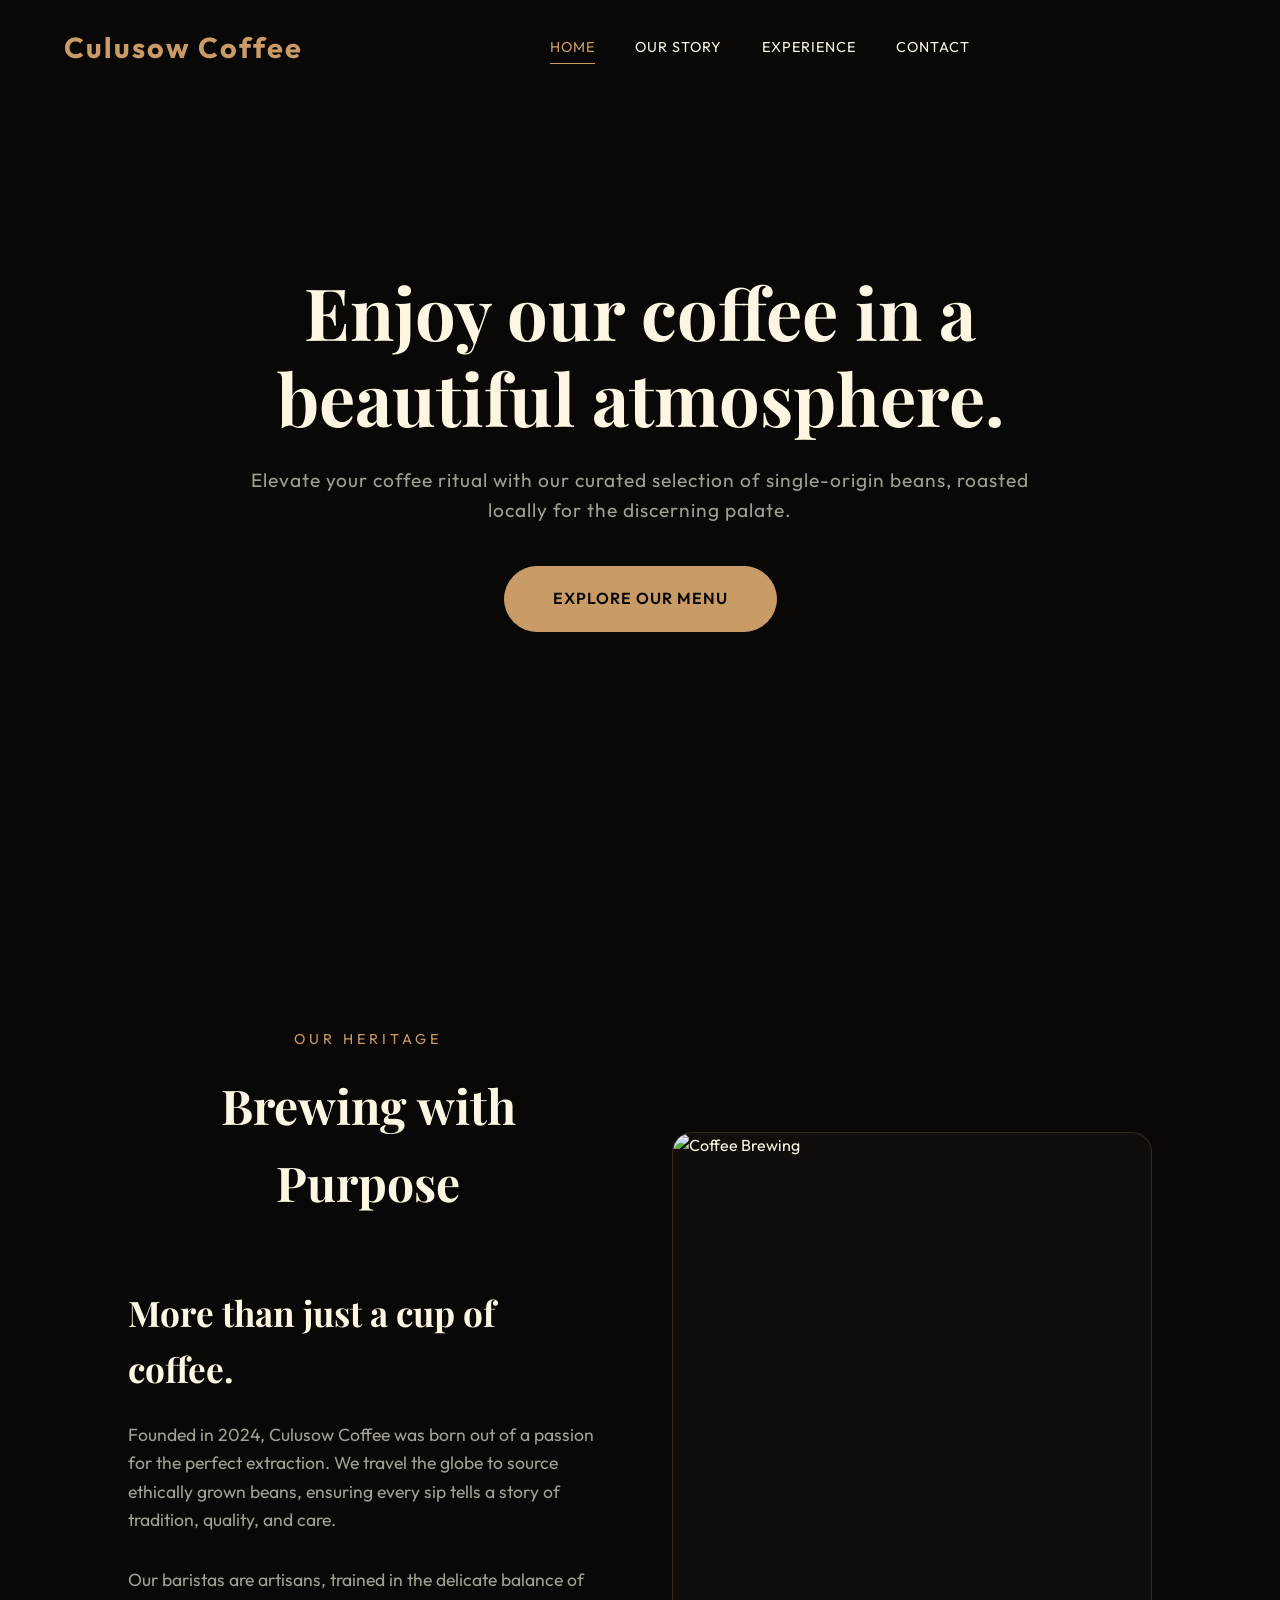
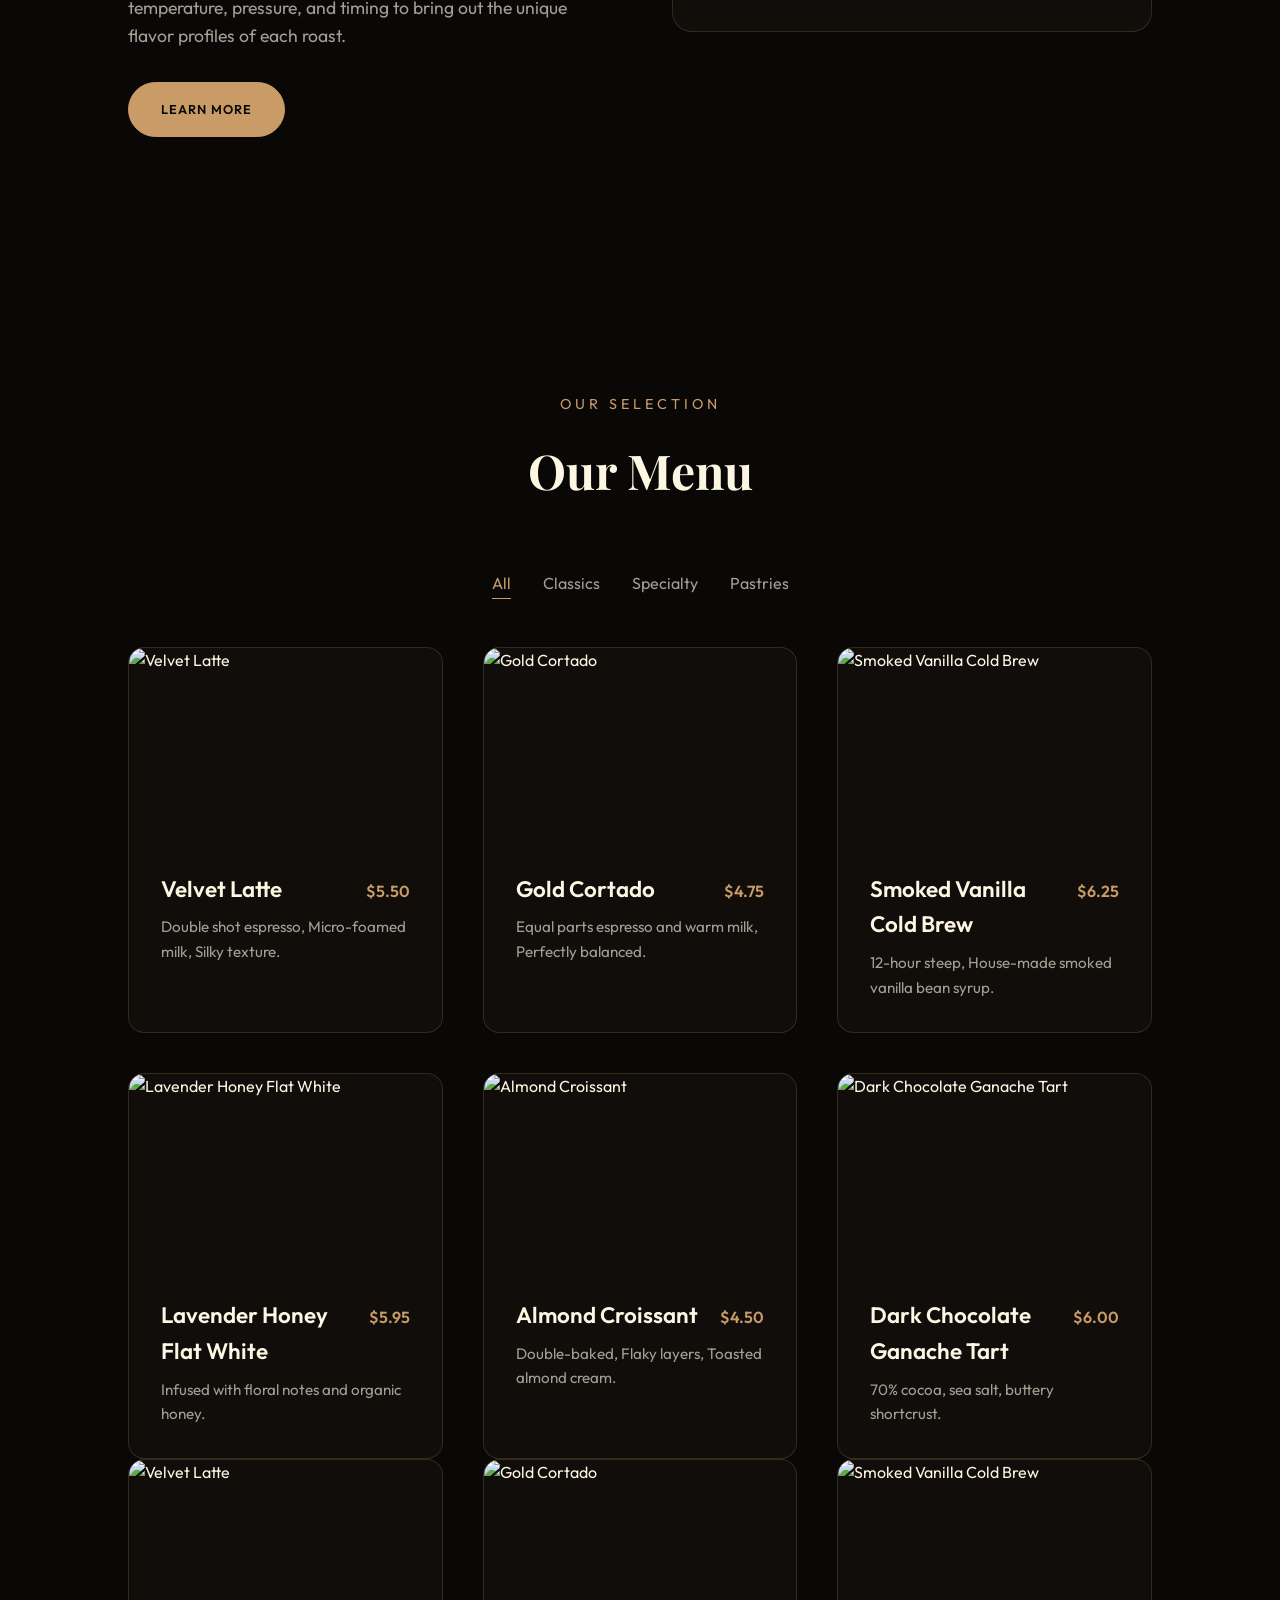
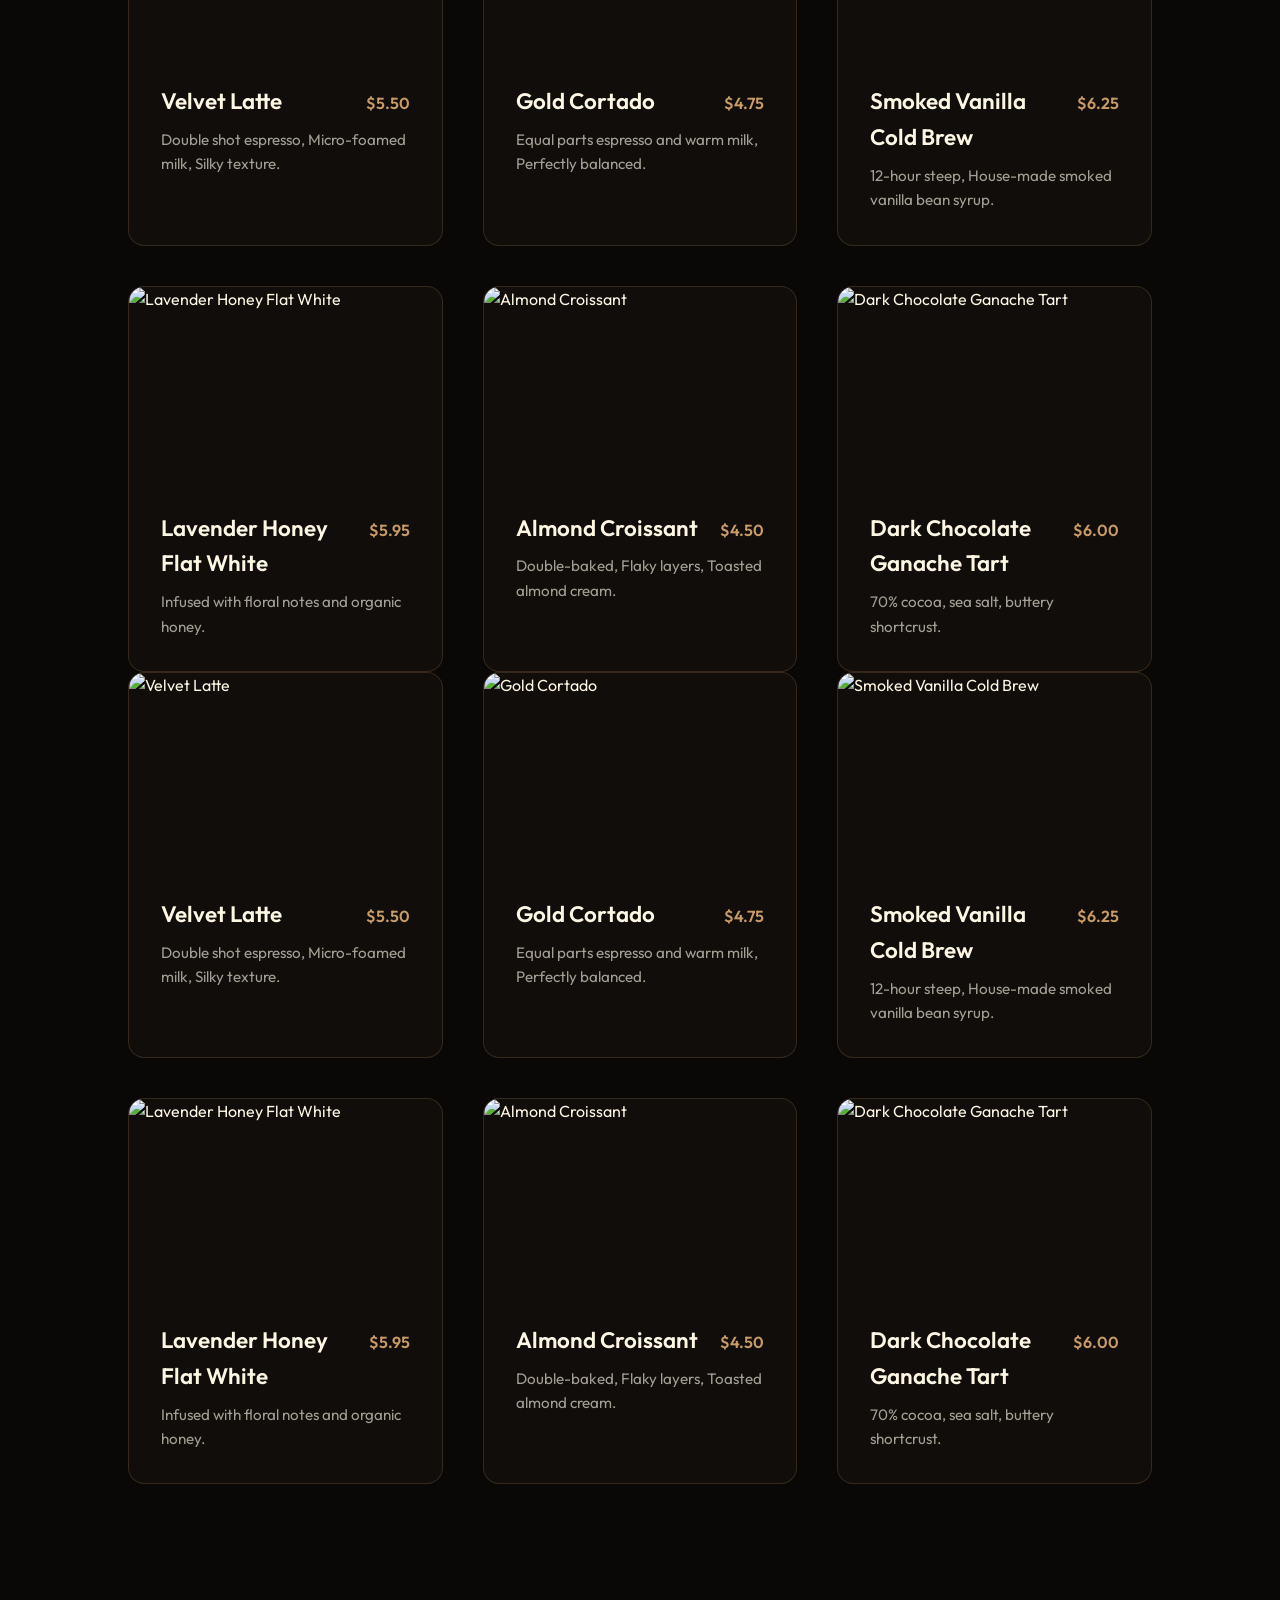
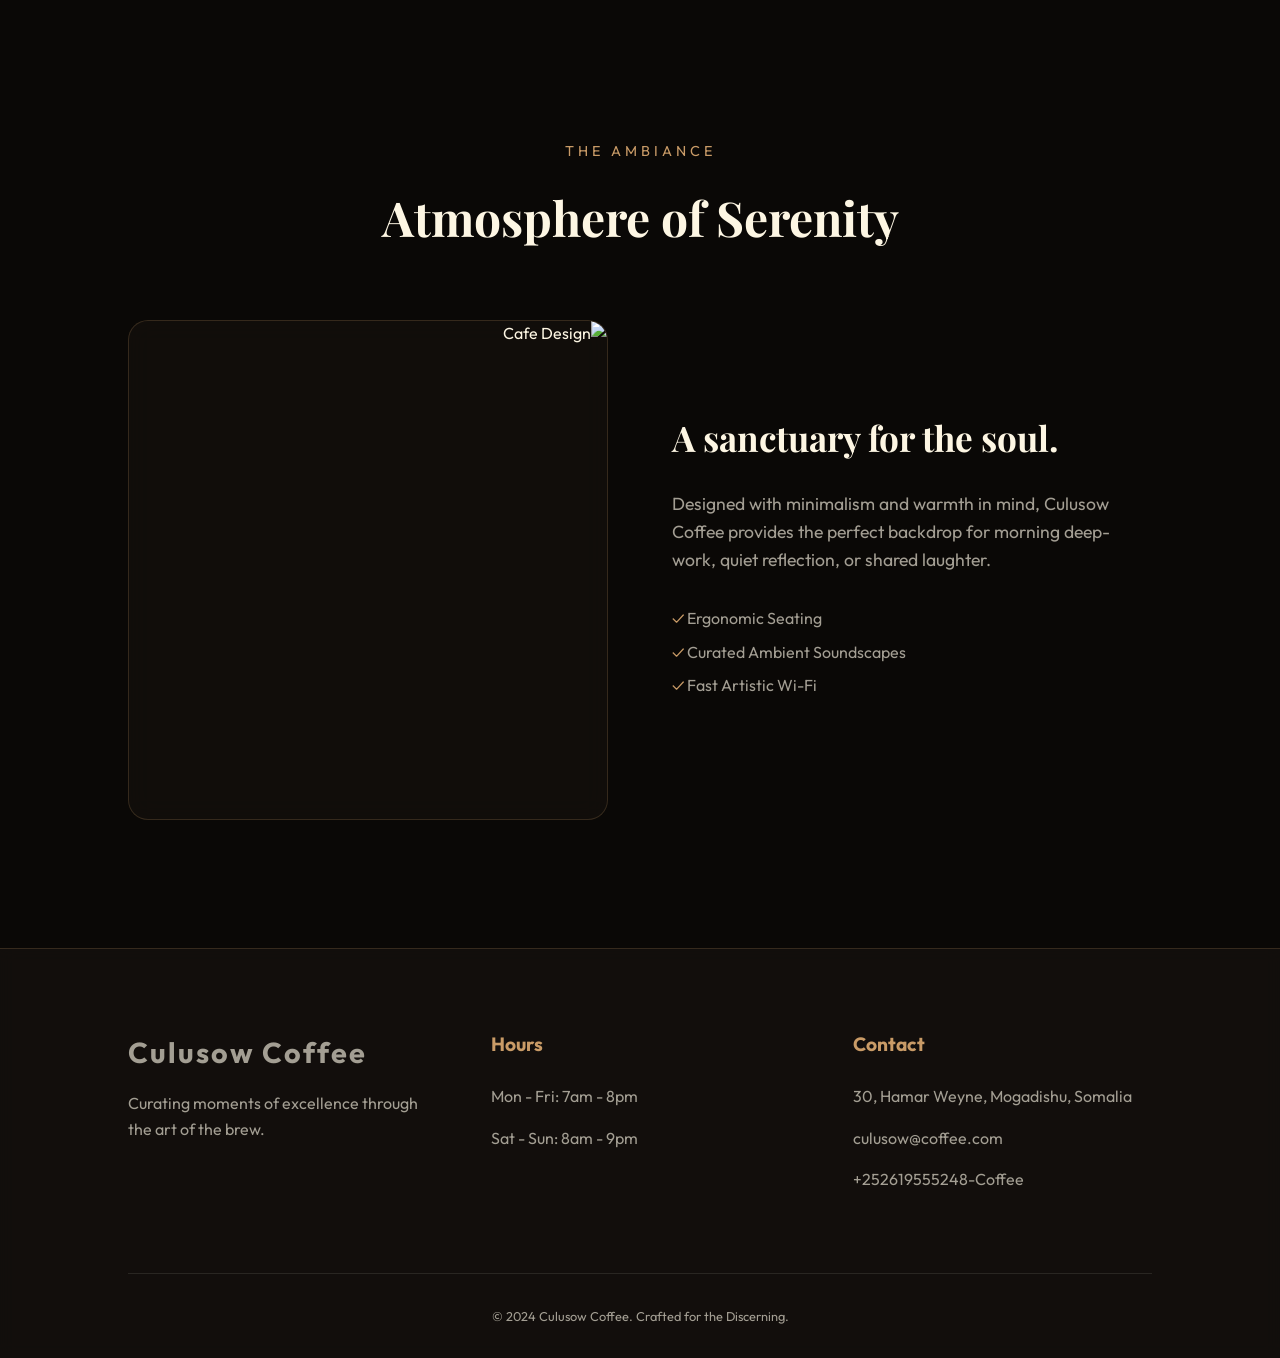
==== index.html @ 467be12e "first commit - culusow coffee website" ====
<!DOCTYPE html>
<html lang="en">
<head>
    <meta charset="UTF-8">
    <meta name="viewport" content="width=device-width, initial-scale=1.0">
    <title>Culusow Coffee | Premium Boutique Roasters</title>
    <meta name="description" content="Experience the finest artisanal coffee in an elegant, modern atmosphere. Culusow Coffee offers premium roasts, artisanal pastries, and a serene brewing experience.">
    <link rel="stylesheet" href="style.css">
</head>
<body>
    <nav id="navbar">
        <a href="#" class="logo">Culusow Coffee</a>
        <div class="nav-links">
            <a href="index.html" class="active">Home</a>
            <a href="story.html">Our Story</a>
            <a href="experience.html">Experience</a>
            <a href="contact.html">Contact</a>
        </div>
        <div class="mobile-menu-btn" id="mobile-btn">
            <span></span>
            <span></span>
            <span></span>
        </div>
    </nav>

    <header class="hero" id="home">
        <div class="hero-bg"></div>
        <div class="hero-content">
            <h1>Enjoy our coffee in a beautiful atmosphere.</h1>
            <p>Elevate your coffee ritual with our curated selection of single-origin beans, roasted locally for the discerning palate.</p>
            <a href="index.html#menu" class="cta-btn">Explore Our Menu</a>
        </div>
    </header>

    <section class="about" id="about">
        <div class="about-grid reveal">
            <div class="about-text">
                <div class="section-title">
                    <span>Our Heritage</span>
                    <h2>Brewing with Purpose</h2>
                </div>
                <h3>More than just a cup of coffee.</h3>
                <p>Founded in 2024, Culusow Coffee was born out of a passion for the perfect extraction. We travel the globe to source ethically grown beans, ensuring every sip tells a story of tradition, quality, and care.</p>
                <p>Our baristas are artisans, trained in the delicate balance of temperature, pressure, and timing to bring out the unique flavor profiles of each roast.</p>
                <a href="experience.html" class="cta-btn" style="padding: 1rem 2rem; font-size: 0.8rem;">Learn More</a>
            </div>
            <div class="about-image glass">
                <img src="https://images.unsplash.com/photo-1495474472287-4d71bcdd2085?ixlib=rb-1.2.1&auto=format&fit=crop&w=1350&q=80" alt="Coffee Brewing">
                <!-- Fallback image, will replace with generated one later if needed -->
            </div>
        </div>
    </section>

    <section class="menu" id="menu">
        <div class="section-title reveal">
            <span>Our Selection</span>
            <h2>Our Menu</h2>
        </div>
        
        <div class="menu-filters reveal">
            <button class="filter-btn active" data-filter="all">All</button>
            <button class="filter-btn" data-filter="classic">Classics</button>
            <button class="filter-btn" data-filter="specialty">Specialty</button>
            <button class="filter-btn" data-filter="pastry">Pastries</button>
        </div>

        <div class="menu-grid">
            <!-- Classics -->
            <div class="menu-item glass reveal" data-category="classic">
                <div class="item-img">
                    <img src="https://images.unsplash.com/photo-1541167760496-1628856ab772?ixlib=rb-1.2.1&auto=format&fit=crop&w=800&q=80" alt="Velvet Latte">
                </div>
                <div class="item-content-wrapper">
                    <div class="item-header">
                        <h4>Velvet Latte</h4>
                        <span class="item-price">$5.50</span>
                    </div>
                    <p class="item-desc">Double shot espresso, Micro-foamed milk, Silky texture.</p>
                </div>
            </div>
            <div class="menu-item glass reveal" data-category="classic">
                <div class="item-img">
                    <img src="https://images.unsplash.com/photo-1510972527921-ce03766a1cf1?ixlib=rb-1.2.1&auto=format&fit=crop&w=800&q=80" alt="Gold Cortado">
                </div>
                <div class="item-content-wrapper">
                    <div class="item-header">
                        <h4>Gold Cortado</h4>
                        <span class="item-price">$4.75</span>
                    </div>
                    <p class="item-desc">Equal parts espresso and warm milk, Perfectly balanced.</p>
                </div>
            </div>
            <!-- Specialty -->
            <div class="menu-item glass reveal" data-category="specialty">
                <div class="item-img">
                    <img src="https://images.unsplash.com/photo-1461023058943-07fcbe16d735?ixlib=rb-1.2.1&auto=format&fit=crop&w=800&q=80" alt="Smoked Vanilla Cold Brew">
                </div>
                <div class="item-content-wrapper">
                    <div class="item-header">
                        <h4>Smoked Vanilla Cold Brew</h4>
                        <span class="item-price">$6.25</span>
                    </div>
                    <p class="item-desc">12-hour steep, House-made smoked vanilla bean syrup.</p>
                </div>
            </div>
            <div class="menu-item glass reveal" data-category="specialty">
                <div class="item-img">
                    <img src="https://images.unsplash.com/photo-1517701604599-bb29b565090c?ixlib=rb-1.2.1&auto=format&fit=crop&w=800&q=80" alt="Lavender Honey Flat White">
                </div>
                <div class="item-content-wrapper">
                    <div class="item-header">
                        <h4>Lavender Honey Flat White</h4>
                        <span class="item-price">$5.95</span>
                    </div>
                    <p class="item-desc">Infused with floral notes and organic honey.</p>
                </div>
            </div>
            <!-- Pastries -->
            <div class="menu-item glass reveal" data-category="pastry">
                <div class="item-img">
                    <img src="https://images.unsplash.com/photo-1509440159596-0249088772ff?ixlib=rb-1.2.1&auto=format&fit=crop&w=800&q=80" alt="Almond Croissant">
                </div>
                <div class="item-content-wrapper">
                    <div class="item-header">
                        <h4>Almond Croissant</h4>
                        <span class="item-price">$4.50</span>
                    </div>
                    <p class="item-desc">Double-baked, Flaky layers, Toasted almond cream.</p>
                </div>
            </div>
            <div class="menu-item glass reveal" data-category="pastry">
                <div class="item-img">
                    <img src="https://images.unsplash.com/photo-1571877227200-a0d98ea607e9?ixlib=rb-1.2.1&auto=format&fit=crop&w=800&q=80" alt="Dark Chocolate Ganache Tart">
                </div>
                <div class="item-content-wrapper">
                    <div class="item-header">
                        <h4>Dark Chocolate Ganache Tart</h4>
                        <span class="item-price">$6.00</span>
                    </div>
                    <p class="item-desc">70% cocoa, sea salt, buttery shortcrust.</p>
                </div>
            </div>
        </div>
        <div class="menu-grid">
            <!-- Classics -->
            <div class="menu-item glass reveal" data-category="classic">
                <div class="item-img">
                    <img src="https://images.unsplash.com/photo-1541167760496-1628856ab772?ixlib=rb-1.2.1&auto=format&fit=crop&w=800&q=80" alt="Velvet Latte">
                </div>
                <div class="item-content-wrapper">
                    <div class="item-header">
                        <h4>Velvet Latte</h4>
                        <span class="item-price">$5.50</span>
                    </div>
                    <p class="item-desc">Double shot espresso, Micro-foamed milk, Silky texture.</p>
                </div>
            </div>
            <div class="menu-item glass reveal" data-category="classic">
                <div class="item-img">
                    <img src="https://images.unsplash.com/photo-1510972527921-ce03766a1cf1?ixlib=rb-1.2.1&auto=format&fit=crop&w=800&q=80" alt="Gold Cortado">
                </div>
                <div class="item-content-wrapper">
                    <div class="item-header">
                        <h4>Gold Cortado</h4>
                        <span class="item-price">$4.75</span>
                    </div>
                    <p class="item-desc">Equal parts espresso and warm milk, Perfectly balanced.</p>
                </div>
            </div>
            <!-- Specialty -->
            <div class="menu-item glass reveal" data-category="specialty">
                <div class="item-img">
                    <img src="https://images.unsplash.com/photo-1461023058943-07fcbe16d735?ixlib=rb-1.2.1&auto=format&fit=crop&w=800&q=80" alt="Smoked Vanilla Cold Brew">
                </div>
                <div class="item-content-wrapper">
                    <div class="item-header">
                        <h4>Smoked Vanilla Cold Brew</h4>
                        <span class="item-price">$6.25</span>
                    </div>
                    <p class="item-desc">12-hour steep, House-made smoked vanilla bean syrup.</p>
                </div>
            </div>
            <div class="menu-item glass reveal" data-category="specialty">
                <div class="item-img">
                    <img src="https://images.unsplash.com/photo-1517701604599-bb29b565090c?ixlib=rb-1.2.1&auto=format&fit=crop&w=800&q=80" alt="Lavender Honey Flat White">
                </div>
                <div class="item-content-wrapper">
                    <div class="item-header">
                        <h4>Lavender Honey Flat White</h4>
                        <span class="item-price">$5.95</span>
                    </div>
                    <p class="item-desc">Infused with floral notes and organic honey.</p>
                </div>
            </div>
            <!-- Pastries -->
            <div class="menu-item glass reveal" data-category="pastry">
                <div class="item-img">
                    <img src="https://images.unsplash.com/photo-1509440159596-0249088772ff?ixlib=rb-1.2.1&auto=format&fit=crop&w=800&q=80" alt="Almond Croissant">
                </div>
                <div class="item-content-wrapper">
                    <div class="item-header">
                        <h4>Almond Croissant</h4>
                        <span class="item-price">$4.50</span>
                    </div>
                    <p class="item-desc">Double-baked, Flaky layers, Toasted almond cream.</p>
                </div>
            </div>
            <div class="menu-item glass reveal" data-category="pastry">
                <div class="item-img">
                    <img src="https://images.unsplash.com/photo-1571877227200-a0d98ea607e9?ixlib=rb-1.2.1&auto=format&fit=crop&w=800&q=80" alt="Dark Chocolate Ganache Tart">
                </div>
                <div class="item-content-wrapper">
                    <div class="item-header">
                        <h4>Dark Chocolate Ganache Tart</h4>
                        <span class="item-price">$6.00</span>
                    </div>
                    <p class="item-desc">70% cocoa, sea salt, buttery shortcrust.</p>
                </div>
            </div>
        </div>
        <div class="menu-grid">
            <!-- Classics -->
            <div class="menu-item glass reveal" data-category="classic">
                <div class="item-img">
                    <img src="https://images.unsplash.com/photo-1541167760496-1628856ab772?ixlib=rb-1.2.1&auto=format&fit=crop&w=800&q=80" alt="Velvet Latte">
                </div>
                <div class="item-content-wrapper">
                    <div class="item-header">
                        <h4>Velvet Latte</h4>
                        <span class="item-price">$5.50</span>
                    </div>
                    <p class="item-desc">Double shot espresso, Micro-foamed milk, Silky texture.</p>
                </div>
            </div>
            <div class="menu-item glass reveal" data-category="classic">
                <div class="item-img">
                    <img src="https://images.unsplash.com/photo-1510972527921-ce03766a1cf1?ixlib=rb-1.2.1&auto=format&fit=crop&w=800&q=80" alt="Gold Cortado">
                </div>
                <div class="item-content-wrapper">
                    <div class="item-header">
                        <h4>Gold Cortado</h4>
                        <span class="item-price">$4.75</span>
                    </div>
                    <p class="item-desc">Equal parts espresso and warm milk, Perfectly balanced.</p>
                </div>
            </div>
            <!-- Specialty -->
            <div class="menu-item glass reveal" data-category="specialty">
                <div class="item-img">
                    <img src="https://images.unsplash.com/photo-1461023058943-07fcbe16d735?ixlib=rb-1.2.1&auto=format&fit=crop&w=800&q=80" alt="Smoked Vanilla Cold Brew">
                </div>
                <div class="item-content-wrapper">
                    <div class="item-header">
                        <h4>Smoked Vanilla Cold Brew</h4>
                        <span class="item-price">$6.25</span>
                    </div>
                    <p class="item-desc">12-hour steep, House-made smoked vanilla bean syrup.</p>
                </div>
            </div>
            <div class="menu-item glass reveal" data-category="specialty">
                <div class="item-img">
                    <img src="https://images.unsplash.com/photo-1517701604599-bb29b565090c?ixlib=rb-1.2.1&auto=format&fit=crop&w=800&q=80" alt="Lavender Honey Flat White">
                </div>
                <div class="item-content-wrapper">
                    <div class="item-header">
                        <h4>Lavender Honey Flat White</h4>
                        <span class="item-price">$5.95</span>
                    </div>
                    <p class="item-desc">Infused with floral notes and organic honey.</p>
                </div>
            </div>
            <!-- Pastries -->
            <div class="menu-item glass reveal" data-category="pastry">
                <div class="item-img">
                    <img src="https://images.unsplash.com/photo-1509440159596-0249088772ff?ixlib=rb-1.2.1&auto=format&fit=crop&w=800&q=80" alt="Almond Croissant">
                </div>
                <div class="item-content-wrapper">
                    <div class="item-header">
                        <h4>Almond Croissant</h4>
                        <span class="item-price">$4.50</span>
                    </div>
                    <p class="item-desc">Double-baked, Flaky layers, Toasted almond cream.</p>
                </div>
            </div>
            <div class="menu-item glass reveal" data-category="pastry">
                <div class="item-img">
                    <img src="https://images.unsplash.com/photo-1571877227200-a0d98ea607e9?ixlib=rb-1.2.1&auto=format&fit=crop&w=800&q=80" alt="Dark Chocolate Ganache Tart">
                </div>
                <div class="item-content-wrapper">
                    <div class="item-header">
                        <h4>Dark Chocolate Ganache Tart</h4>
                        <span class="item-price">$6.00</span>
                    </div>
                    <p class="item-desc">70% cocoa, sea salt, buttery shortcrust.</p>
                </div>
            </div>
        </div>
    </section>

    <section class="experience" id="experience">
        <div class="section-title reveal">
            <span>The Ambiance</span>
            <h2>Atmosphere of Serenity</h2>
        </div>
        <div class="about-grid reveal" style="direction: rtl;">
            <div class="about-text" style="direction: ltr;">
                <h3>A sanctuary for the soul.</h3>
                <p>Designed with minimalism and warmth in mind, Culusow Coffee provides the perfect backdrop for morning deep-work, quiet reflection, or shared laughter.</p>
                <ul style="list-style: none; color: var(--text-secondary); margin-bottom: 2rem;">
                    <li style="margin-bottom: 0.5rem;"><span style="color: var(--accent-primary);">✓</span> Ergonomic Seating</li>
                    <li style="margin-bottom: 0.5rem;"><span style="color: var(--accent-primary);">✓</span> Curated Ambient Soundscapes</li>
                    <li style="margin-bottom: 0.5rem;"><span style="color: var(--accent-primary);">✓</span> Fast Artistic Wi-Fi</li>
                </ul>
            </div>
            <div class="about-image glass">
                <img src="https://images.unsplash.com/photo-1554118811-1e0d58224f24?ixlib=rb-1.2.1&auto=format&fit=crop&w=1350&q=80" alt="Cafe Design">
            </div>
        </div>
    </section>

    <footer id="contact">
        <div class="footer-grid reveal">
            <div class="footer-col">
                <a href="#" class="logo">Culusow Coffee</a>
                <p>Curating moments of excellence through the art of the brew.</p>
            </div>
            <div class="footer-col">
                <h5>Hours</h5>
                <p>Mon - Fri: 7am - 8pm</p>
                <p>Sat - Sun: 8am - 9pm</p>
            </div>
            <div class="footer-col">
                <h5>Contact</h5>
                <p >30, Hamar Weyne, Mogadishu, Somalia</p>
                <a href="mailto:hello@auracoffee.com">culusow@coffee.com</a>
                <p>+252619555248-Coffee</p>
            </div>
        </div>
        <div class="footer-bottom">
            &copy; 2024 Culusow Coffee. Crafted for the Discerning.
        </div>
    </footer>

    <script src="script.js"></script>
</body>
</html>
---- style.css ----
@import url('https://fonts.googleapis.com/css2?family=Outfit:wght@300;400;600;700&family=Playfair+Display:ital,wght@0,400;0,700;1,400&display=swap');

:root {
  --bg-primary: #0a0806;
  --bg-secondary: #14110e;
  --accent-primary: #c99b67;
  --accent-secondary: #8e6d45;
  --text-primary: #fdf6e3;
  --text-secondary: #a39e93;
  --glass-bg: rgba(20, 17, 14, 0.7);
  --glass-border: rgba(201, 155, 103, 0.2);
  --transition-smooth: all 0.5s cubic-bezier(0.4, 0, 0.2, 1);
  --transition-fast: all 0.3s ease;
}

* {
  margin: 0;
  padding: 0;
  box-sizing: border-box;
}

html {
  scroll-behavior: smooth;
}

body {
  font-family: 'Outfit', sans-serif;
  background-color: var(--bg-primary);
  background-image: linear-gradient(rgba(10, 8, 6, 0.85), rgba(10, 8, 6, 0.85)), url('https://images.unsplash.com/photo-1495474472287-4d71bcdd2085?ixlib=rb-1.2.1&auto=format&fit=crop&w=1950&q=80');
  background-size: cover;
  background-position: center;
  background-attachment: fixed;
  color: var(--text-primary);
  line-height: 1.6;
  overflow-x: hidden;
}

h1, h2, h3, .accent-font {
  font-family: 'Playfair Display', serif;
}

/* Scrollbar */
::-webkit-scrollbar {
  width: 8px;
}

::-webkit-scrollbar-track {
  background: var(--bg-primary);
}

::-webkit-scrollbar-thumb {
  background: var(--accent-secondary);
  border-radius: 4px;
}

/* Glassmorphism Utility */
.glass {
  background: var(--glass-bg);
  backdrop-filter: blur(12px);
  -webkit-backdrop-filter: blur(12px);
  border: 1px solid var(--glass-border);
  border-radius: 16px;
}

/* Navigation */
nav {
  position: fixed;
  top: 0;
  width: 100%;
  padding: 1.5rem 5%;
  display: flex;
  justify-content: space-between;
  align-items: center;
  z-index: 1000;
  transition: var(--transition-smooth);
}

nav.scrolled {
  padding: 1rem 5%;
  background: rgba(10, 8, 6, 0.9);
  backdrop-filter: blur(10px);
}

.logo {
  font-size: 1.8rem;
  font-weight: 700;
  letter-spacing: 2px;
  color: var(--accent-primary);
  text-decoration: none;
}

.nav-links {
  display: flex;
  gap: 2.5rem;
}

.nav-links a {
  text-decoration: none;
  color: var(--text-primary);
  font-weight: 400;
  font-size: 0.9rem;
  text-transform: uppercase;
  letter-spacing: 1px;
  transition: var(--transition-smooth);
  position: relative;
}

.nav-links a::after {
  content: '';
  position: absolute;
  bottom: -5px;
  left: 0;
  width: 0;
  height: 1px;
  background: var(--accent-primary);
  transition: var(--transition-smooth);
}

.nav-links a:hover::after {
  width: 100%;
}

.nav-links a:hover,
.nav-links a.active {
  color: var(--accent-primary);
}

.nav-links a.active::after {
  width: 100%;
}

/* Hero Section */
.hero {
  height: 100vh;
  width: 100%;
  display: flex;
  align-items: center;
  justify-content: center;
  position: relative;
  overflow: hidden;
  background: transparent;
}

.hero-bg {
  position: absolute;
  top: 0;
  left: 0;
  width: 100%;
  height: 100%;
  background-image: linear-gradient(to bottom, rgba(10, 8, 6, 0.3), rgba(10, 8, 6, 0.6)), url('https://images.unsplash.com/photo-1501339847302-ac426a4a7cbb?ixlib=rb-1.2.1&auto=format&fit=crop&w=1950&q=80');
  background-size: cover;
  background-position: center;
  z-index: -1;
  transform: scale(1.1);
  transition: transform 10s ease-out;
}

.hero:hover .hero-bg {
  transform: scale(1);
}

.hero-content {
  text-align: center;
  max-width: 900px;
  padding: 0 2rem;
}

.hero-content h1 {
  font-size: clamp(2.5rem, 8vw, 4.5rem);
  font-weight: 700;
  margin-bottom: 1.5rem;
  line-height: 1.2;
  opacity: 0;
  transform: translateY(30px);
  animation: fadeInUp 1s forwards 0.5s;
}

.hero-content p {
  font-size: 1.2rem;
  color: var(--text-secondary);
  margin-bottom: 2.5rem;
  letter-spacing: 1px;
  opacity: 0;
  transform: translateY(30px);
  animation: fadeInUp 1s forwards 0.8s;
}

.cta-btn {
  display: inline-block;
  padding: 1.2rem 3rem;
  background: var(--accent-primary);
  color: var(--bg-primary);
  text-decoration: none;
  font-weight: 600;
  border-radius: 50px;
  text-transform: uppercase;
  letter-spacing: 1px;
  transition: var(--transition-smooth);
  border: 1px solid var(--accent-primary);
  opacity: 0;
  transform: translateY(30px);
  animation: fadeInUp 1s forwards 1.1s;
}

.cta-btn:hover {
  background: transparent;
  color: var(--accent-primary);
}

/* Sections General */
section {
  padding: 8rem 10%;
  background: transparent;
}

.section-title {
  text-align: center;
  margin-bottom: 4rem;
}

.section-title span {
  display: block;
  font-size: 0.9rem;
  color: var(--accent-primary);
  text-transform: uppercase;
  letter-spacing: 4px;
  margin-bottom: 1rem;
}

.section-title h2 {
  font-size: 3rem;
  font-weight: 700;
}

/* About Section */
.about-grid {
  display: grid;
  grid-template-columns: 1fr 1fr;
  gap: 4rem;
  align-items: center;
}

.about-text h3 {
  font-size: 2.2rem;
  margin-bottom: 1.5rem;
}

.about-text p {
  color: var(--text-secondary);
  margin-bottom: 2rem;
  font-size: 1.1rem;
}

.about-image {
  position: relative;
  border-radius: 20px;
  overflow: hidden;
  height: 500px;
}

.about-image img {
  width: 100%;
  height: 100%;
  object-fit: cover;
  transition: var(--transition-smooth);
}

/* Menu Section */
.menu-filters {
  display: flex;
  justify-content: center;
  gap: 2rem;
  margin-bottom: 3rem;
}

.filter-btn {
  background: transparent;
  border: none;
  color: var(--text-secondary);
  font-family: inherit;
  font-size: 1rem;
  cursor: pointer;
  transition: var(--transition-smooth);
  padding-bottom: 5px;
  border-bottom: 1px solid transparent;
}

.filter-btn.active, .filter-btn:hover {
  color: var(--accent-primary);
  border-bottom: 1px solid var(--accent-primary);
}

.menu-grid {
  display: grid;
  grid-template-columns: repeat(auto-fit, minmax(300px, 1fr));
  gap: 2.5rem;
}

.menu-item {
  padding: 0;
  overflow: hidden;
  display: flex;
  flex-direction: column;
  transition: var(--transition-smooth);
}

.menu-item:hover {
  transform: translateY(-10px);
}

.item-img {
  width: 100%;
  height: 200px;
  overflow: hidden;
}

.item-img img {
  width: 100%;
  height: 100%;
  object-fit: cover;
  transition: var(--transition-smooth);
}

.menu-item:hover .item-img img {
  transform: scale(1.1);
}

.item-content-wrapper {
  padding: 1.5rem 2rem 2rem;
}

.item-header {
  display: flex;
  justify-content: space-between;
  align-items: baseline;
  margin-bottom: 0.5rem;
}

.item-header h4 {
  font-size: 1.4rem;
  font-weight: 600;
}

.item-price {
  color: var(--accent-primary);
  font-weight: 600;
}

.item-desc {
  color: var(--text-secondary);
  font-size: 0.95rem;
}

/* Contact Footer */
footer {
  padding: 5rem 10% 2rem;
  background: rgba(20, 17, 14, 0.8);
  backdrop-filter: blur(8px);
  border-top: 1px solid var(--glass-border);
}

.footer-grid {
  display: grid;
  grid-template-columns: repeat(auto-fit, minmax(200px, 1fr));
  gap: 4rem;
  margin-bottom: 4rem;
}

.footer-col h5 {
  color: var(--accent-primary);
  font-size: 1.2rem;
  margin-bottom: 1.5rem;
}

.footer-col p, .footer-col a {
  color: var(--text-secondary);
  text-decoration: none;
  display: block;
  margin-bottom: 1rem;
}

.footer-bottom {
  text-align: center;
  padding-top: 2rem;
  border-top: 1px solid rgba(253, 246, 227, 0.1);
  font-size: 0.8rem;
  color: var(--text-secondary);
}

/* Animations */
@keyframes fadeInUp {
  from {
    opacity: 0;
    transform: translateY(30px);
  }
  to {
    opacity: 1;
    transform: translateY(0);
  }
}

.reveal {
  opacity: 0;
  transform: translateY(50px);
  transition: all 1s ease-out;
}

.reveal.active {
  opacity: 1;
  transform: translateY(0);
}

/* Responsive */
@media (max-width: 968px) {
  .hero-content h1 { font-size: 3.5rem; }
  .about-grid { grid-template-columns: 1fr; }
  .nav-links { display: none; }
  
  .mobile-menu-btn {
    display: flex;
    flex-direction: column;
    gap: 6px;
    cursor: pointer;
  }

  .mobile-menu-btn span {
    display: block;
    width: 25px;
    height: 2px;
    background: var(--accent-primary);
    transition: var(--transition-fast);
  }

  .mobile-menu-btn.active span:nth-child(1) {
    transform: translateY(8px) rotate(45deg);
  }

  .mobile-menu-btn.active span:nth-child(2) {
    opacity: 0;
  }

  .mobile-menu-btn.active span:nth-child(3) {
    transform: translateY(-8px) rotate(-45deg);
  }
}
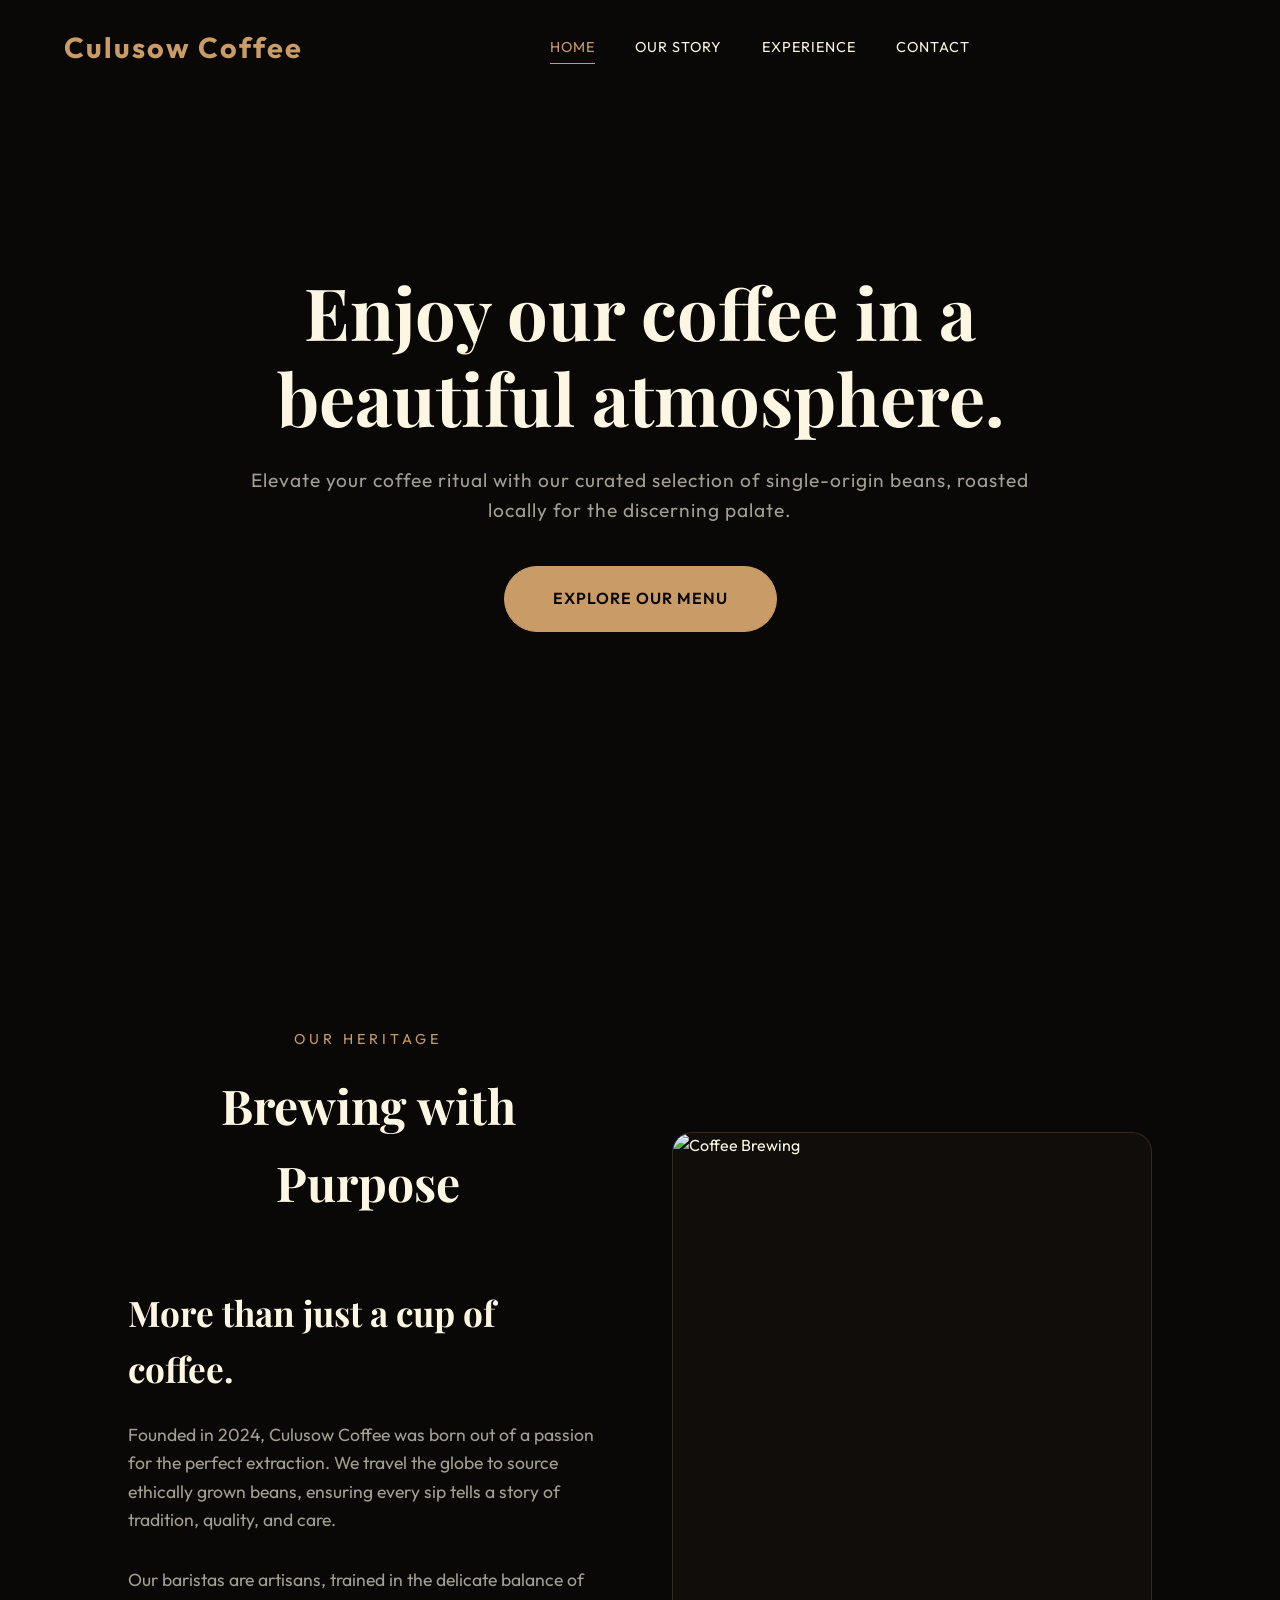
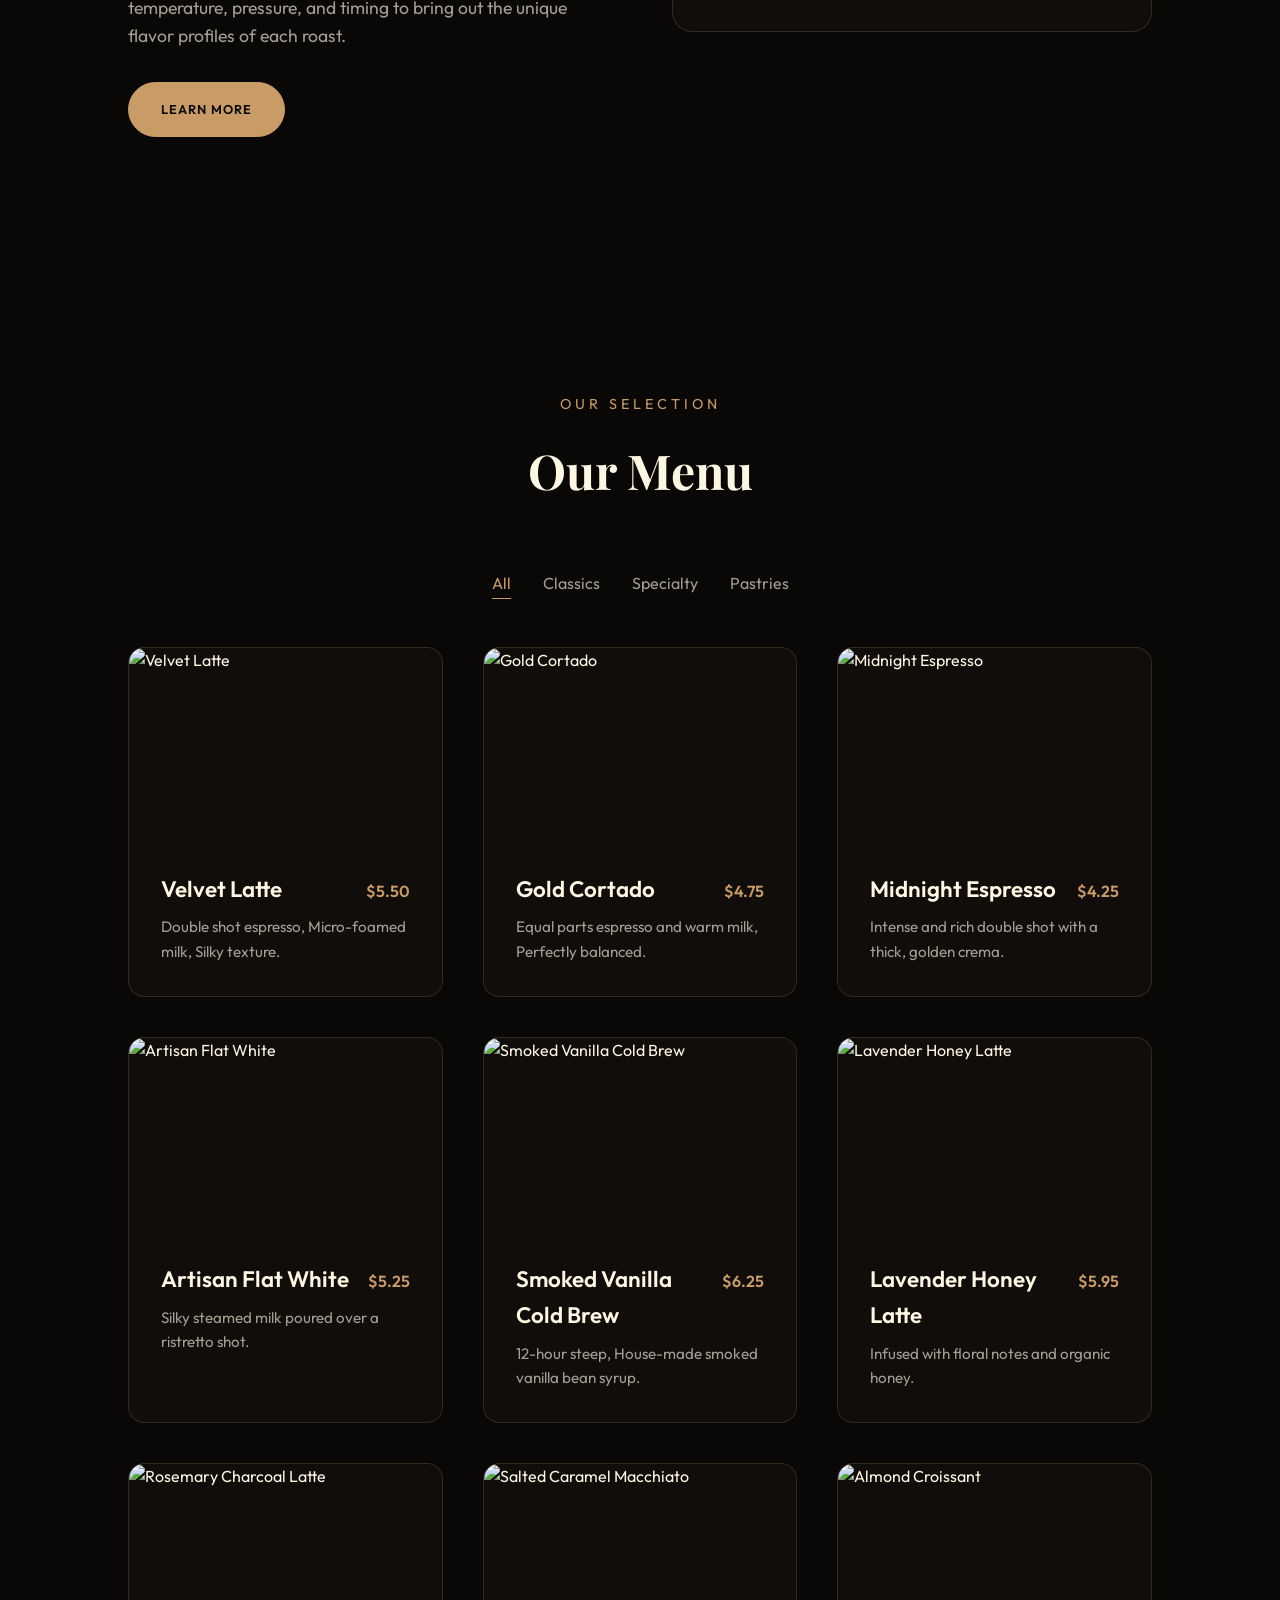
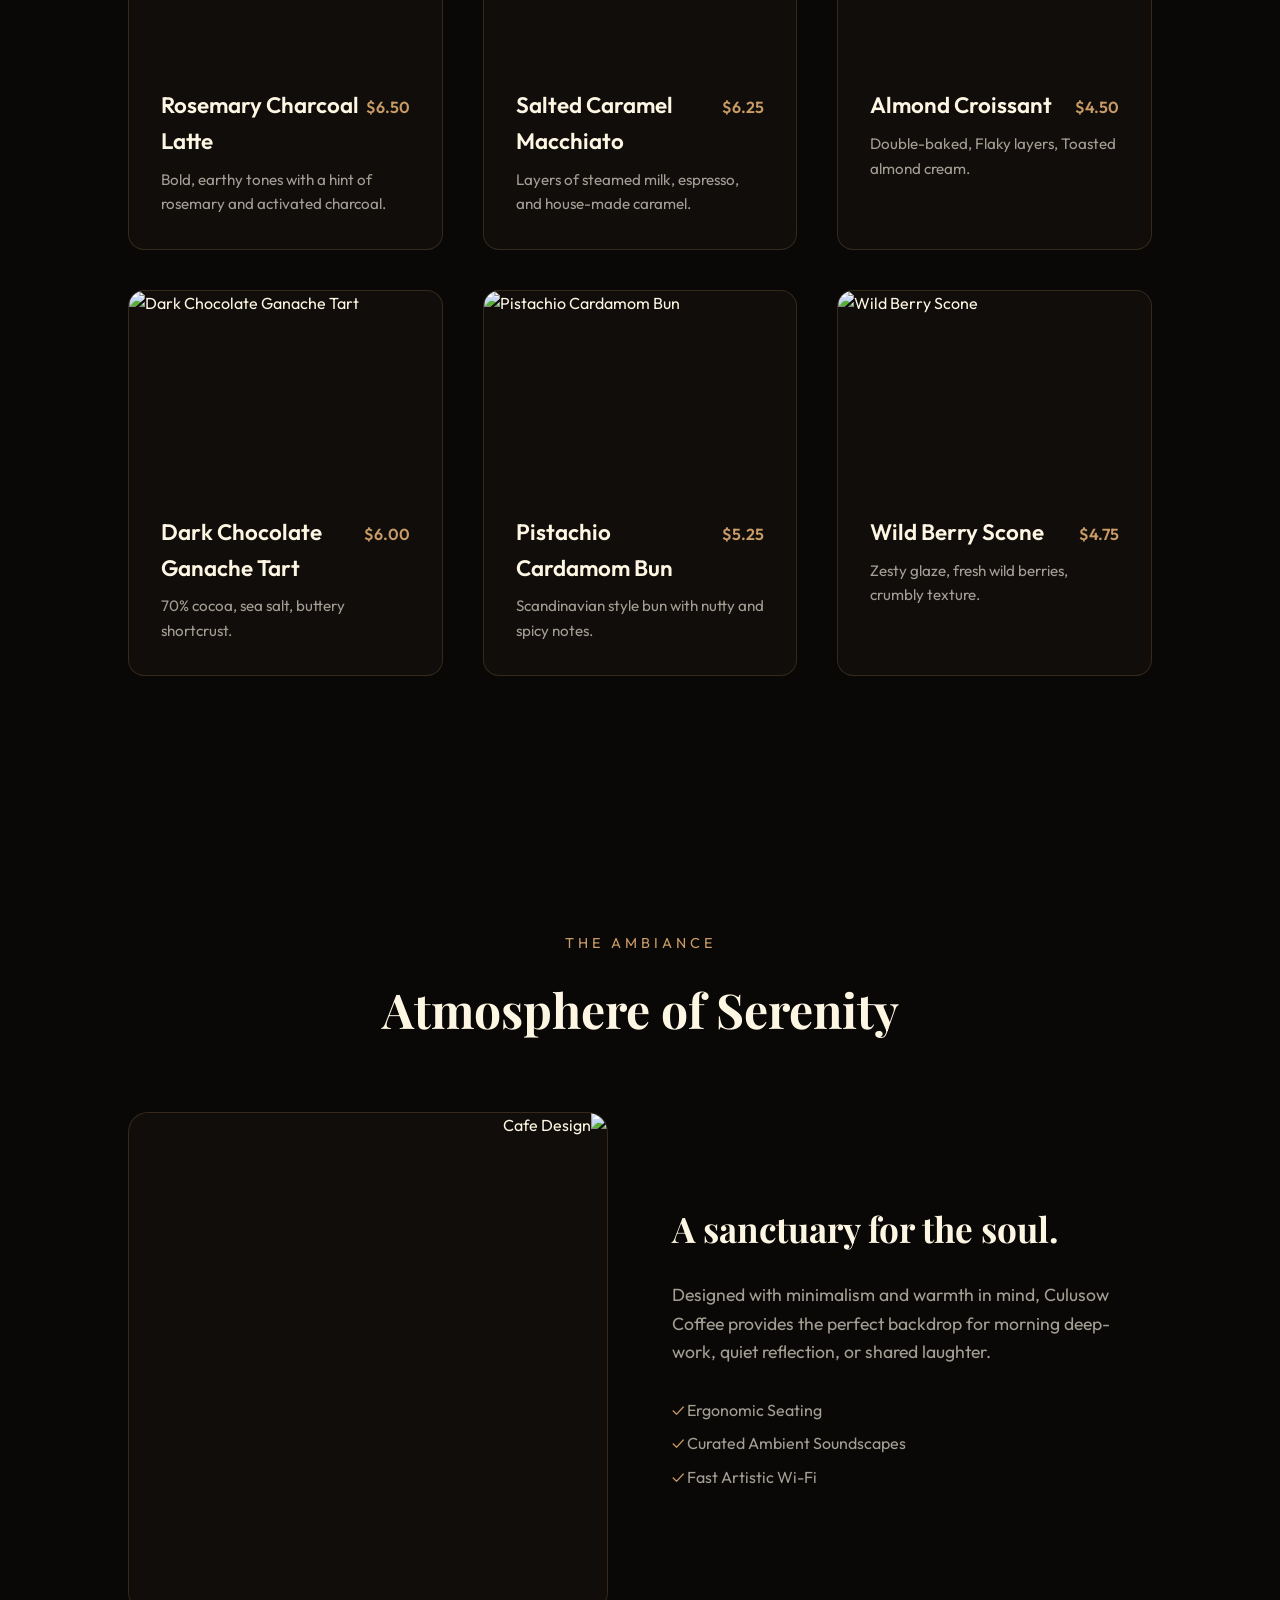
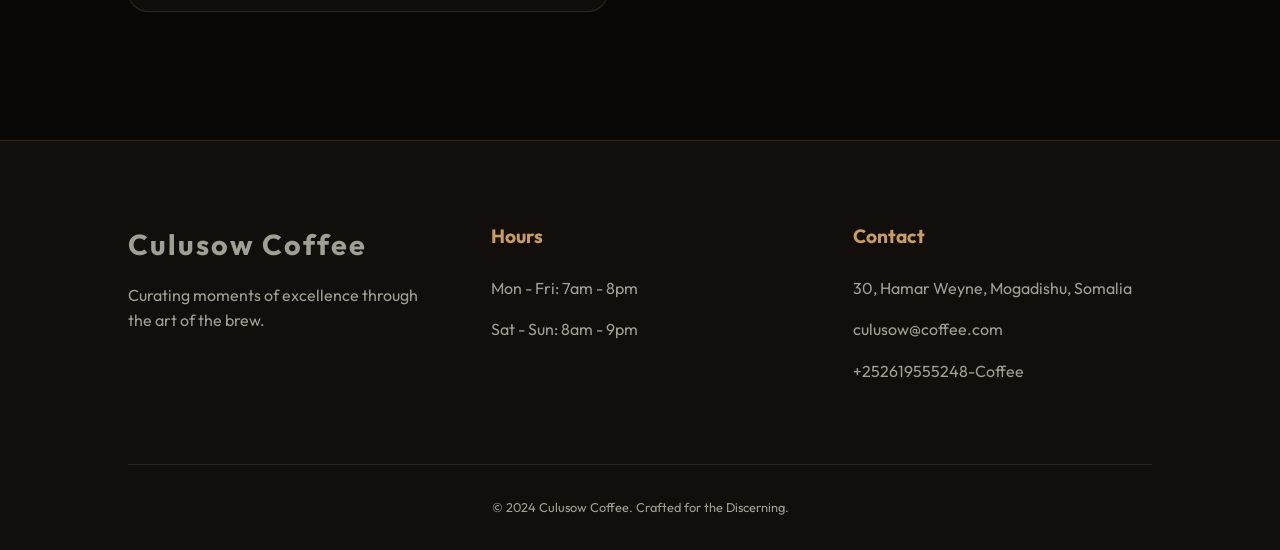
==== commit a4d4025f: "Waxaan saxay bug ama waxaan ku daray qayb cusub" ====
--- a/index.html
+++ b/index.html
@@ -90,6 +90,31 @@
                     <p class="item-desc">Equal parts espresso and warm milk, Perfectly balanced.</p>
                 </div>
             </div>
+            <div class="menu-item glass reveal" data-category="classic">
+                <div class="item-img">
+                    <img src="https://images.unsplash.com/photo-1510591509098-f4fdc6d0ff04?ixlib=rb-1.2.1&auto=format&fit=crop&w=800&q=80" alt="Midnight Espresso">
+                </div>
+                <div class="item-content-wrapper">
+                    <div class="item-header">
+                        <h4>Midnight Espresso</h4>
+                        <span class="item-price">$4.25</span>
+                    </div>
+                    <p class="item-desc">Intense and rich double shot with a thick, golden crema.</p>
+                </div>
+            </div>
+            <div class="menu-item glass reveal" data-category="classic">
+                <div class="item-img">
+                    <img src="https://images.unsplash.com/photo-1534778101976-62847782c213?ixlib=rb-1.2.1&auto=format&fit=crop&w=800&q=80" alt="Artisan Flat White">
+                </div>
+                <div class="item-content-wrapper">
+                    <div class="item-header">
+                        <h4>Artisan Flat White</h4>
+                        <span class="item-price">$5.25</span>
+                    </div>
+                    <p class="item-desc">Silky steamed milk poured over a ristretto shot.</p>
+                </div>
+            </div>
+
             <!-- Specialty -->
             <div class="menu-item glass reveal" data-category="specialty">
                 <div class="item-img">
@@ -105,16 +130,41 @@
             </div>
             <div class="menu-item glass reveal" data-category="specialty">
                 <div class="item-img">
-                    <img src="https://images.unsplash.com/photo-1517701604599-bb29b565090c?ixlib=rb-1.2.1&auto=format&fit=crop&w=800&q=80" alt="Lavender Honey Flat White">
-                </div>
-                <div class="item-content-wrapper">
-                    <div class="item-header">
-                        <h4>Lavender Honey Flat White</h4>
+                    <img src="https://images.unsplash.com/photo-1517701604599-bb29b565090c?ixlib=rb-1.2.1&auto=format&fit=crop&w=800&q=80" alt="Lavender Honey Latte">
+                </div>
+                <div class="item-content-wrapper">
+                    <div class="item-header">
+                        <h4>Lavender Honey Latte</h4>
                         <span class="item-price">$5.95</span>
                     </div>
                     <p class="item-desc">Infused with floral notes and organic honey.</p>
                 </div>
             </div>
+            <div class="menu-item glass reveal" data-category="specialty">
+                <div class="item-img">
+                    <img src="https://images.unsplash.com/photo-1497933321288-ef33972779ff?auto=format&fit=crop&w=800&q=80" alt="Rosemary Charcoal Latte">
+                </div>
+                <div class="item-content-wrapper">
+                    <div class="item-header">
+                        <h4>Rosemary Charcoal Latte</h4>
+                        <span class="item-price">$6.50</span>
+                    </div>
+                    <p class="item-desc">Bold, earthy tones with a hint of rosemary and activated charcoal.</p>
+                </div>
+            </div>
+            <div class="menu-item glass reveal" data-category="specialty">
+                <div class="item-img">
+                    <img src="https://images.unsplash.com/photo-1485808191679-5f86510681a2?ixlib=rb-1.2.1&auto=format&fit=crop&w=800&q=80" alt="Salted Caramel Macchiato">
+                </div>
+                <div class="item-content-wrapper">
+                    <div class="item-header">
+                        <h4>Salted Caramel Macchiato</h4>
+                        <span class="item-price">$6.25</span>
+                    </div>
+                    <p class="item-desc">Layers of steamed milk, espresso, and house-made caramel.</p>
+                </div>
+            </div>
+
             <!-- Pastries -->
             <div class="menu-item glass reveal" data-category="pastry">
                 <div class="item-img">
@@ -140,158 +190,28 @@
                     <p class="item-desc">70% cocoa, sea salt, buttery shortcrust.</p>
                 </div>
             </div>
-        </div>
-        <div class="menu-grid">
-            <!-- Classics -->
-            <div class="menu-item glass reveal" data-category="classic">
-                <div class="item-img">
-                    <img src="https://images.unsplash.com/photo-1541167760496-1628856ab772?ixlib=rb-1.2.1&auto=format&fit=crop&w=800&q=80" alt="Velvet Latte">
-                </div>
-                <div class="item-content-wrapper">
-                    <div class="item-header">
-                        <h4>Velvet Latte</h4>
-                        <span class="item-price">$5.50</span>
-                    </div>
-                    <p class="item-desc">Double shot espresso, Micro-foamed milk, Silky texture.</p>
-                </div>
-            </div>
-            <div class="menu-item glass reveal" data-category="classic">
-                <div class="item-img">
-                    <img src="https://images.unsplash.com/photo-1510972527921-ce03766a1cf1?ixlib=rb-1.2.1&auto=format&fit=crop&w=800&q=80" alt="Gold Cortado">
-                </div>
-                <div class="item-content-wrapper">
-                    <div class="item-header">
-                        <h4>Gold Cortado</h4>
+            <div class="menu-item glass reveal" data-category="pastry">
+                <div class="item-img">
+                    <img src="https://images.unsplash.com/photo-1555507036-ab1f4038808a?ixlib=rb-1.2.1&auto=format&fit=crop&w=800&q=80" alt="Pistachio Cardamom Bun">
+                </div>
+                <div class="item-content-wrapper">
+                    <div class="item-header">
+                        <h4>Pistachio Cardamom Bun</h4>
+                        <span class="item-price">$5.25</span>
+                    </div>
+                    <p class="item-desc">Scandinavian style bun with nutty and spicy notes.</p>
+                </div>
+            </div>
+            <div class="menu-item glass reveal" data-category="pastry">
+                <div class="item-img">
+                    <img src="https://images.unsplash.com/photo-1550617931-e17a7b70dce2?auto=format&fit=crop&w=800&q=80" alt="Wild Berry Scone">
+                </div>
+                <div class="item-content-wrapper">
+                    <div class="item-header">
+                        <h4>Wild Berry Scone</h4>
                         <span class="item-price">$4.75</span>
                     </div>
-                    <p class="item-desc">Equal parts espresso and warm milk, Perfectly balanced.</p>
-                </div>
-            </div>
-            <!-- Specialty -->
-            <div class="menu-item glass reveal" data-category="specialty">
-                <div class="item-img">
-                    <img src="https://images.unsplash.com/photo-1461023058943-07fcbe16d735?ixlib=rb-1.2.1&auto=format&fit=crop&w=800&q=80" alt="Smoked Vanilla Cold Brew">
-                </div>
-                <div class="item-content-wrapper">
-                    <div class="item-header">
-                        <h4>Smoked Vanilla Cold Brew</h4>
-                        <span class="item-price">$6.25</span>
-                    </div>
-                    <p class="item-desc">12-hour steep, House-made smoked vanilla bean syrup.</p>
-                </div>
-            </div>
-            <div class="menu-item glass reveal" data-category="specialty">
-                <div class="item-img">
-                    <img src="https://images.unsplash.com/photo-1517701604599-bb29b565090c?ixlib=rb-1.2.1&auto=format&fit=crop&w=800&q=80" alt="Lavender Honey Flat White">
-                </div>
-                <div class="item-content-wrapper">
-                    <div class="item-header">
-                        <h4>Lavender Honey Flat White</h4>
-                        <span class="item-price">$5.95</span>
-                    </div>
-                    <p class="item-desc">Infused with floral notes and organic honey.</p>
-                </div>
-            </div>
-            <!-- Pastries -->
-            <div class="menu-item glass reveal" data-category="pastry">
-                <div class="item-img">
-                    <img src="https://images.unsplash.com/photo-1509440159596-0249088772ff?ixlib=rb-1.2.1&auto=format&fit=crop&w=800&q=80" alt="Almond Croissant">
-                </div>
-                <div class="item-content-wrapper">
-                    <div class="item-header">
-                        <h4>Almond Croissant</h4>
-                        <span class="item-price">$4.50</span>
-                    </div>
-                    <p class="item-desc">Double-baked, Flaky layers, Toasted almond cream.</p>
-                </div>
-            </div>
-            <div class="menu-item glass reveal" data-category="pastry">
-                <div class="item-img">
-                    <img src="https://images.unsplash.com/photo-1571877227200-a0d98ea607e9?ixlib=rb-1.2.1&auto=format&fit=crop&w=800&q=80" alt="Dark Chocolate Ganache Tart">
-                </div>
-                <div class="item-content-wrapper">
-                    <div class="item-header">
-                        <h4>Dark Chocolate Ganache Tart</h4>
-                        <span class="item-price">$6.00</span>
-                    </div>
-                    <p class="item-desc">70% cocoa, sea salt, buttery shortcrust.</p>
-                </div>
-            </div>
-        </div>
-        <div class="menu-grid">
-            <!-- Classics -->
-            <div class="menu-item glass reveal" data-category="classic">
-                <div class="item-img">
-                    <img src="https://images.unsplash.com/photo-1541167760496-1628856ab772?ixlib=rb-1.2.1&auto=format&fit=crop&w=800&q=80" alt="Velvet Latte">
-                </div>
-                <div class="item-content-wrapper">
-                    <div class="item-header">
-                        <h4>Velvet Latte</h4>
-                        <span class="item-price">$5.50</span>
-                    </div>
-                    <p class="item-desc">Double shot espresso, Micro-foamed milk, Silky texture.</p>
-                </div>
-            </div>
-            <div class="menu-item glass reveal" data-category="classic">
-                <div class="item-img">
-                    <img src="https://images.unsplash.com/photo-1510972527921-ce03766a1cf1?ixlib=rb-1.2.1&auto=format&fit=crop&w=800&q=80" alt="Gold Cortado">
-                </div>
-                <div class="item-content-wrapper">
-                    <div class="item-header">
-                        <h4>Gold Cortado</h4>
-                        <span class="item-price">$4.75</span>
-                    </div>
-                    <p class="item-desc">Equal parts espresso and warm milk, Perfectly balanced.</p>
-                </div>
-            </div>
-            <!-- Specialty -->
-            <div class="menu-item glass reveal" data-category="specialty">
-                <div class="item-img">
-                    <img src="https://images.unsplash.com/photo-1461023058943-07fcbe16d735?ixlib=rb-1.2.1&auto=format&fit=crop&w=800&q=80" alt="Smoked Vanilla Cold Brew">
-                </div>
-                <div class="item-content-wrapper">
-                    <div class="item-header">
-                        <h4>Smoked Vanilla Cold Brew</h4>
-                        <span class="item-price">$6.25</span>
-                    </div>
-                    <p class="item-desc">12-hour steep, House-made smoked vanilla bean syrup.</p>
-                </div>
-            </div>
-            <div class="menu-item glass reveal" data-category="specialty">
-                <div class="item-img">
-                    <img src="https://images.unsplash.com/photo-1517701604599-bb29b565090c?ixlib=rb-1.2.1&auto=format&fit=crop&w=800&q=80" alt="Lavender Honey Flat White">
-                </div>
-                <div class="item-content-wrapper">
-                    <div class="item-header">
-                        <h4>Lavender Honey Flat White</h4>
-                        <span class="item-price">$5.95</span>
-                    </div>
-                    <p class="item-desc">Infused with floral notes and organic honey.</p>
-                </div>
-            </div>
-            <!-- Pastries -->
-            <div class="menu-item glass reveal" data-category="pastry">
-                <div class="item-img">
-                    <img src="https://images.unsplash.com/photo-1509440159596-0249088772ff?ixlib=rb-1.2.1&auto=format&fit=crop&w=800&q=80" alt="Almond Croissant">
-                </div>
-                <div class="item-content-wrapper">
-                    <div class="item-header">
-                        <h4>Almond Croissant</h4>
-                        <span class="item-price">$4.50</span>
-                    </div>
-                    <p class="item-desc">Double-baked, Flaky layers, Toasted almond cream.</p>
-                </div>
-            </div>
-            <div class="menu-item glass reveal" data-category="pastry">
-                <div class="item-img">
-                    <img src="https://images.unsplash.com/photo-1571877227200-a0d98ea607e9?ixlib=rb-1.2.1&auto=format&fit=crop&w=800&q=80" alt="Dark Chocolate Ganache Tart">
-                </div>
-                <div class="item-content-wrapper">
-                    <div class="item-header">
-                        <h4>Dark Chocolate Ganache Tart</h4>
-                        <span class="item-price">$6.00</span>
-                    </div>
-                    <p class="item-desc">70% cocoa, sea salt, buttery shortcrust.</p>
+                    <p class="item-desc">Zesty glaze, fresh wild berries, crumbly texture.</p>
                 </div>
             </div>
         </div>
--- a/style.css
+++ b/style.css
@@ -94,7 +94,7 @@
   gap: 2.5rem;
 }
 
-.nav-links a {
+.nav-links a { 
   text-decoration: none;
   color: var(--text-primary);
   font-weight: 400;
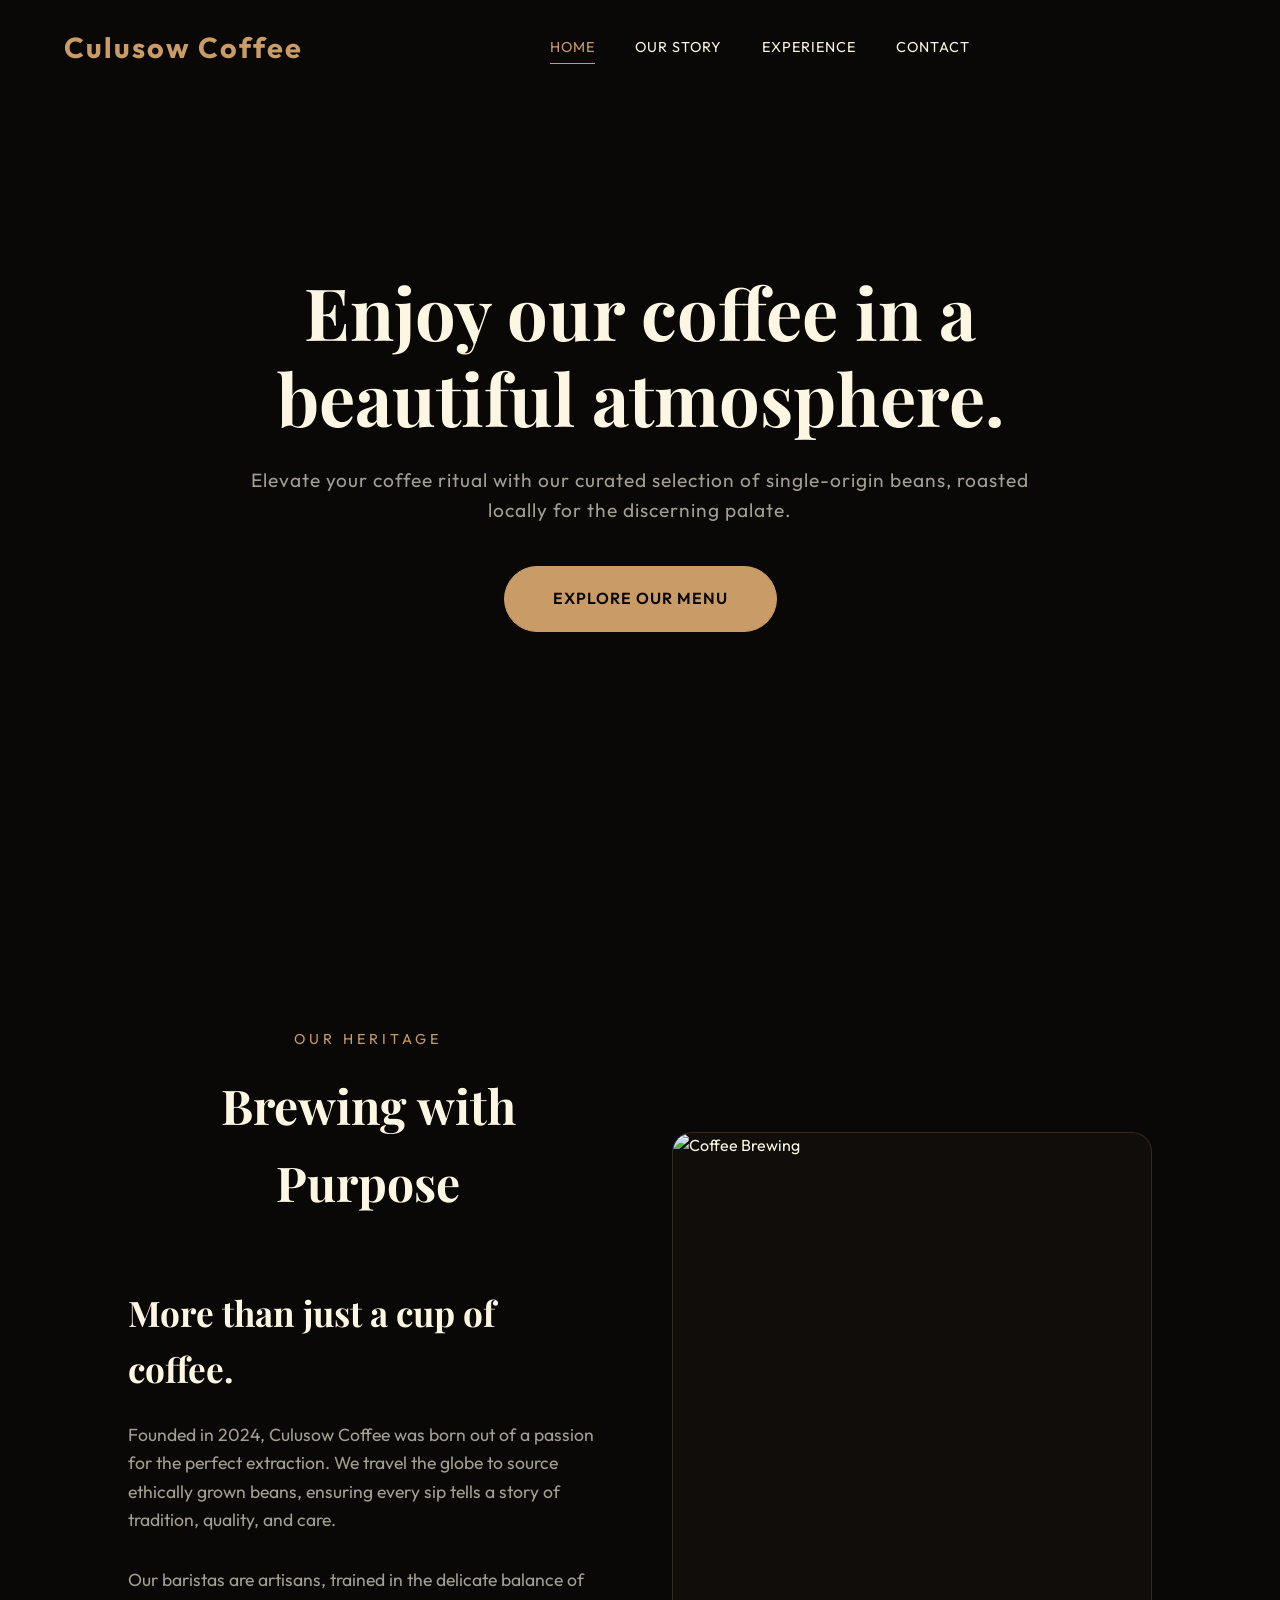
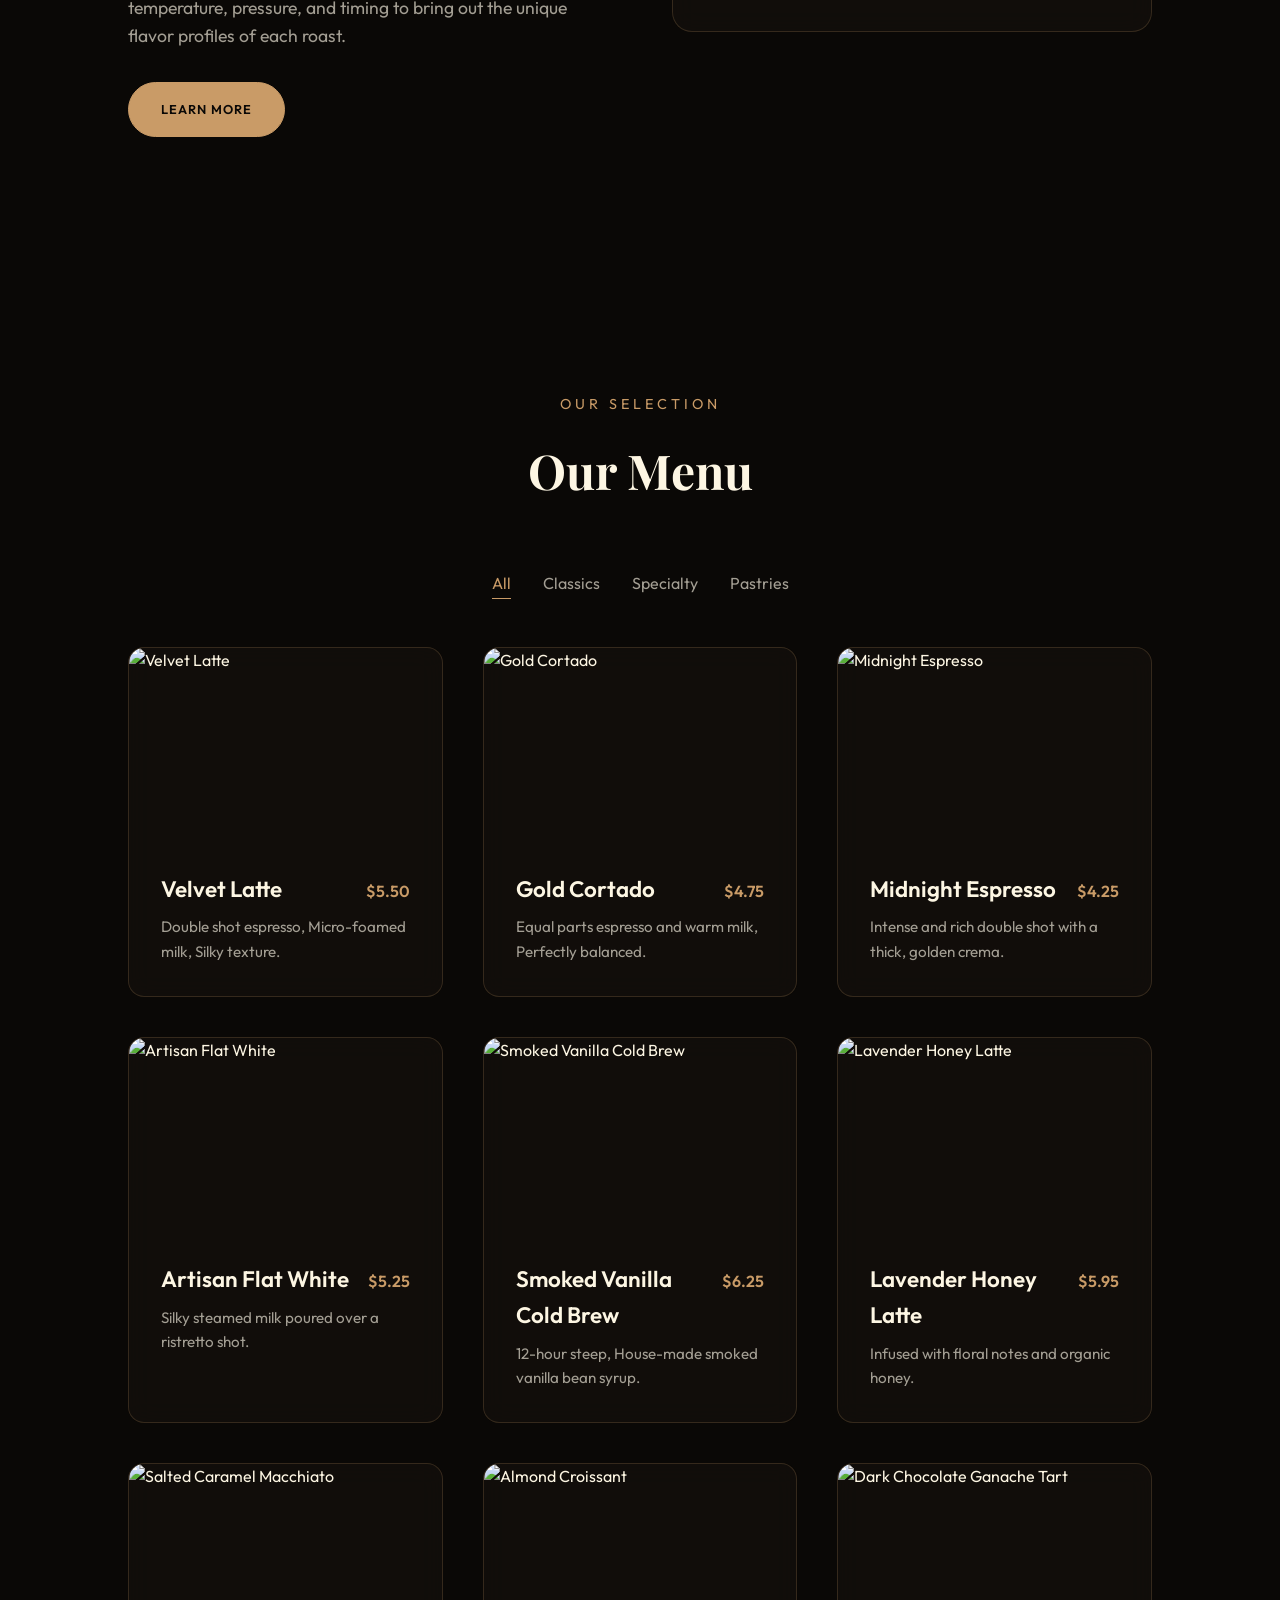
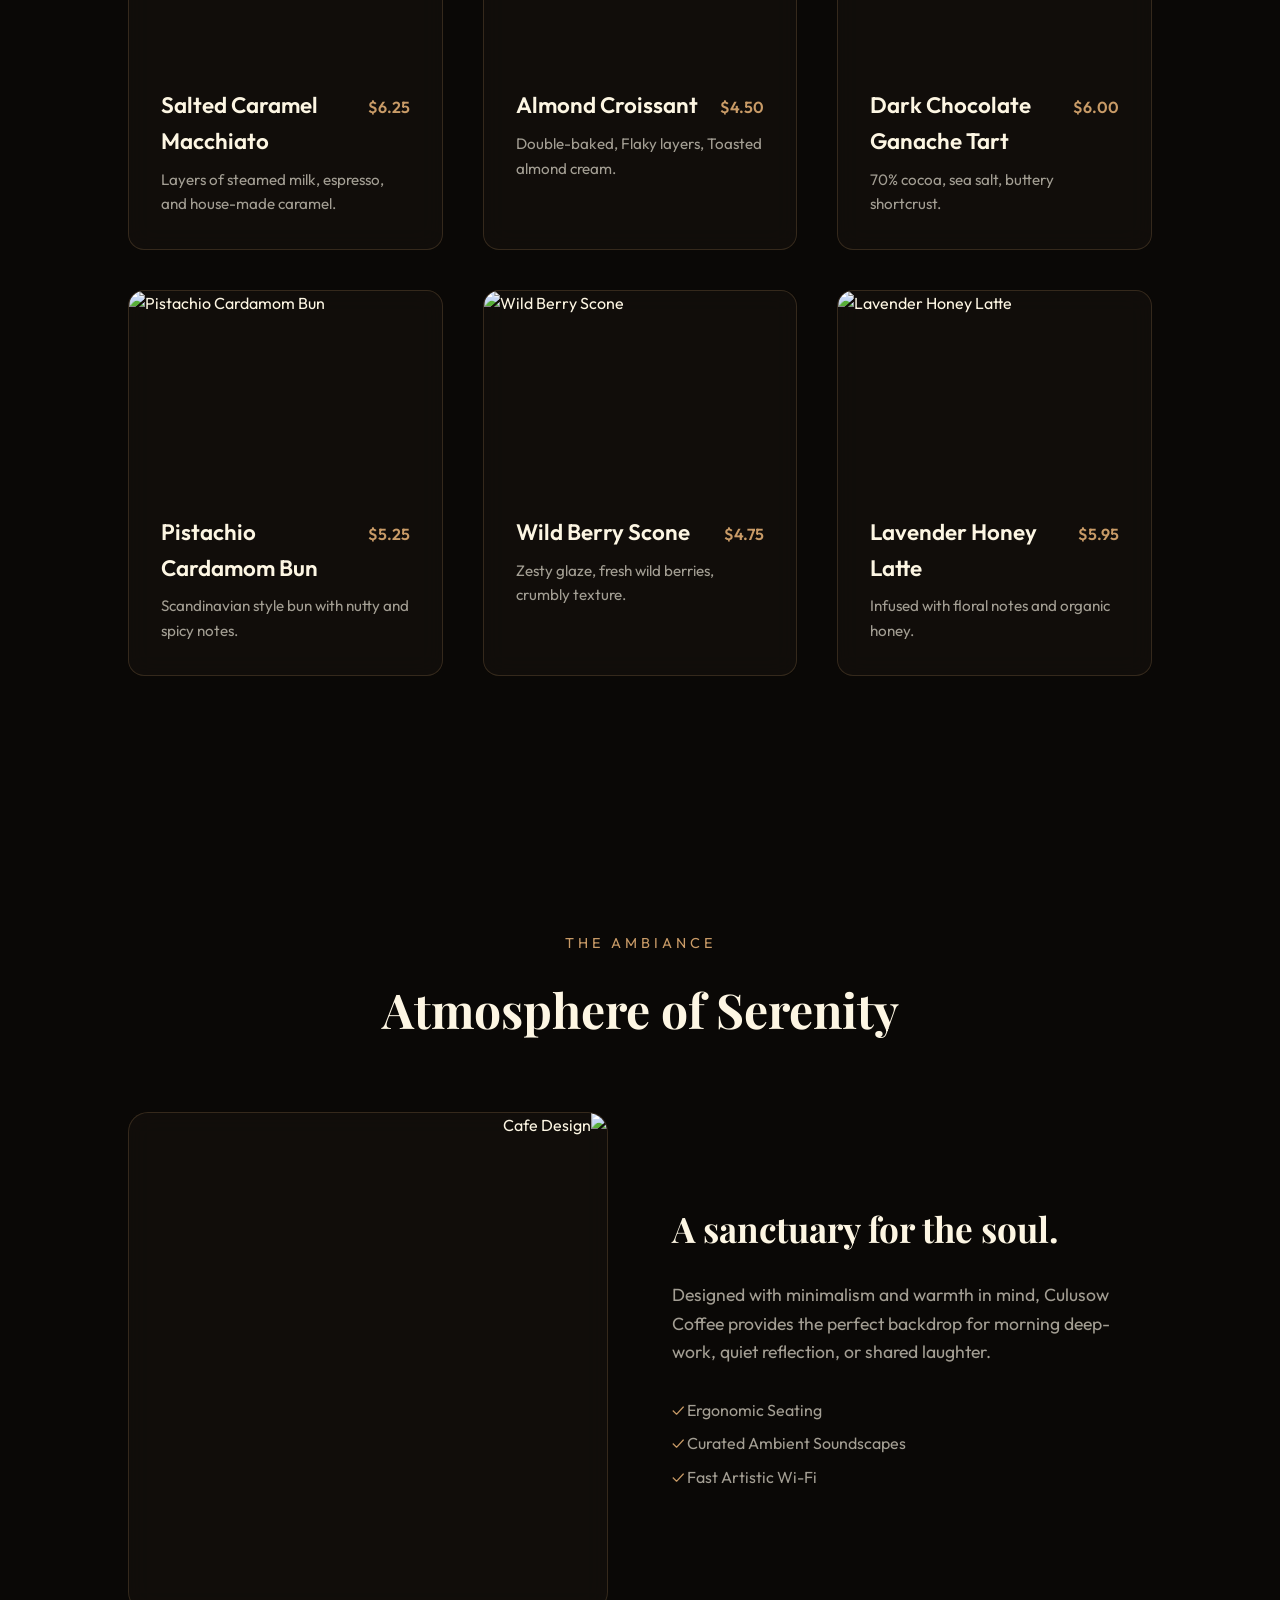
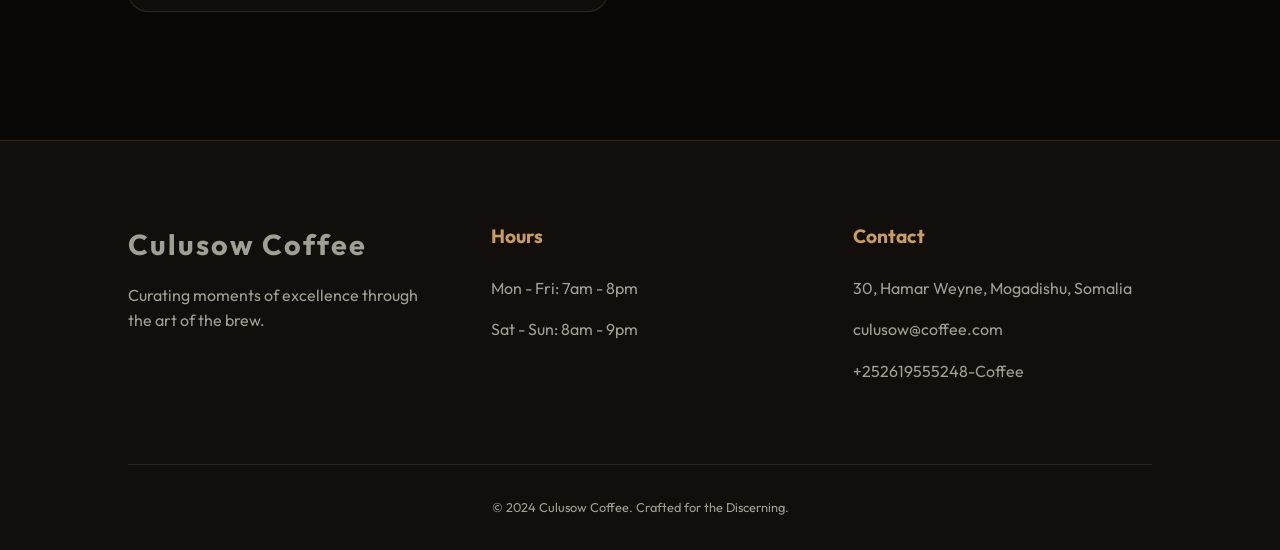
==== commit 80c00f52: "Waxaan saxay bug ama waxaan ku daray qayb cusub" ====
--- a/index.html
+++ b/index.html
@@ -1,12 +1,15 @@
 <!DOCTYPE html>
 <html lang="en">
+
 <head>
     <meta charset="UTF-8">
     <meta name="viewport" content="width=device-width, initial-scale=1.0">
     <title>Culusow Coffee | Premium Boutique Roasters</title>
-    <meta name="description" content="Experience the finest artisanal coffee in an elegant, modern atmosphere. Culusow Coffee offers premium roasts, artisanal pastries, and a serene brewing experience.">
+    <meta name="description"
+        content="Experience the finest artisanal coffee in an elegant, modern atmosphere. Culusow Coffee offers premium roasts, artisanal pastries, and a serene brewing experience.">
     <link rel="stylesheet" href="style.css">
 </head>
+
 <body>
     <nav id="navbar">
         <a href="#" class="logo">Culusow Coffee</a>
@@ -27,7 +30,8 @@
         <div class="hero-bg"></div>
         <div class="hero-content">
             <h1>Enjoy our coffee in a beautiful atmosphere.</h1>
-            <p>Elevate your coffee ritual with our curated selection of single-origin beans, roasted locally for the discerning palate.</p>
+            <p>Elevate your coffee ritual with our curated selection of single-origin beans, roasted locally for the
+                discerning palate.</p>
             <a href="index.html#menu" class="cta-btn">Explore Our Menu</a>
         </div>
     </header>
@@ -40,12 +44,16 @@
                     <h2>Brewing with Purpose</h2>
                 </div>
                 <h3>More than just a cup of coffee.</h3>
-                <p>Founded in 2024, Culusow Coffee was born out of a passion for the perfect extraction. We travel the globe to source ethically grown beans, ensuring every sip tells a story of tradition, quality, and care.</p>
-                <p>Our baristas are artisans, trained in the delicate balance of temperature, pressure, and timing to bring out the unique flavor profiles of each roast.</p>
+                <p>Founded in 2024, Culusow Coffee was born out of a passion for the perfect extraction. We travel the
+                    globe to source ethically grown beans, ensuring every sip tells a story of tradition, quality, and
+                    care.</p>
+                <p>Our baristas are artisans, trained in the delicate balance of temperature, pressure, and timing to
+                    bring out the unique flavor profiles of each roast.</p>
                 <a href="experience.html" class="cta-btn" style="padding: 1rem 2rem; font-size: 0.8rem;">Learn More</a>
             </div>
             <div class="about-image glass">
-                <img src="https://images.unsplash.com/photo-1495474472287-4d71bcdd2085?ixlib=rb-1.2.1&auto=format&fit=crop&w=1350&q=80" alt="Coffee Brewing">
+                <img src="https://images.unsplash.com/photo-1495474472287-4d71bcdd2085?ixlib=rb-1.2.1&auto=format&fit=crop&w=1350&q=80"
+                    alt="Coffee Brewing">
                 <!-- Fallback image, will replace with generated one later if needed -->
             </div>
         </div>
@@ -56,7 +64,7 @@
             <span>Our Selection</span>
             <h2>Our Menu</h2>
         </div>
-        
+
         <div class="menu-filters reveal">
             <button class="filter-btn active" data-filter="all">All</button>
             <button class="filter-btn" data-filter="classic">Classics</button>
@@ -68,7 +76,8 @@
             <!-- Classics -->
             <div class="menu-item glass reveal" data-category="classic">
                 <div class="item-img">
-                    <img src="https://images.unsplash.com/photo-1541167760496-1628856ab772?ixlib=rb-1.2.1&auto=format&fit=crop&w=800&q=80" alt="Velvet Latte">
+                    <img src="https://images.unsplash.com/photo-1541167760496-1628856ab772?ixlib=rb-1.2.1&auto=format&fit=crop&w=800&q=80"
+                        alt="Velvet Latte">
                 </div>
                 <div class="item-content-wrapper">
                     <div class="item-header">
@@ -80,7 +89,8 @@
             </div>
             <div class="menu-item glass reveal" data-category="classic">
                 <div class="item-img">
-                    <img src="https://images.unsplash.com/photo-1510972527921-ce03766a1cf1?ixlib=rb-1.2.1&auto=format&fit=crop&w=800&q=80" alt="Gold Cortado">
+                    <img src="https://images.unsplash.com/photo-1510972527921-ce03766a1cf1?ixlib=rb-1.2.1&auto=format&fit=crop&w=800&q=80"
+                        alt="Gold Cortado">
                 </div>
                 <div class="item-content-wrapper">
                     <div class="item-header">
@@ -92,7 +102,8 @@
             </div>
             <div class="menu-item glass reveal" data-category="classic">
                 <div class="item-img">
-                    <img src="https://images.unsplash.com/photo-1510591509098-f4fdc6d0ff04?ixlib=rb-1.2.1&auto=format&fit=crop&w=800&q=80" alt="Midnight Espresso">
+                    <img src="https://images.unsplash.com/photo-1510591509098-f4fdc6d0ff04?ixlib=rb-1.2.1&auto=format&fit=crop&w=800&q=80"
+                        alt="Midnight Espresso">
                 </div>
                 <div class="item-content-wrapper">
                     <div class="item-header">
@@ -104,7 +115,8 @@
             </div>
             <div class="menu-item glass reveal" data-category="classic">
                 <div class="item-img">
-                    <img src="https://images.unsplash.com/photo-1534778101976-62847782c213?ixlib=rb-1.2.1&auto=format&fit=crop&w=800&q=80" alt="Artisan Flat White">
+                    <img src="https://images.unsplash.com/photo-1534778101976-62847782c213?ixlib=rb-1.2.1&auto=format&fit=crop&w=800&q=80"
+                        alt="Artisan Flat White">
                 </div>
                 <div class="item-content-wrapper">
                     <div class="item-header">
@@ -118,7 +130,8 @@
             <!-- Specialty -->
             <div class="menu-item glass reveal" data-category="specialty">
                 <div class="item-img">
-                    <img src="https://images.unsplash.com/photo-1461023058943-07fcbe16d735?ixlib=rb-1.2.1&auto=format&fit=crop&w=800&q=80" alt="Smoked Vanilla Cold Brew">
+                    <img src="https://images.unsplash.com/photo-1461023058943-07fcbe16d735?ixlib=rb-1.2.1&auto=format&fit=crop&w=800&q=80"
+                        alt="Smoked Vanilla Cold Brew">
                 </div>
                 <div class="item-content-wrapper">
                     <div class="item-header">
@@ -130,7 +143,8 @@
             </div>
             <div class="menu-item glass reveal" data-category="specialty">
                 <div class="item-img">
-                    <img src="https://images.unsplash.com/photo-1517701604599-bb29b565090c?ixlib=rb-1.2.1&auto=format&fit=crop&w=800&q=80" alt="Lavender Honey Latte">
+                    <img src="https://images.unsplash.com/photo-1517701604599-bb29b565090c?ixlib=rb-1.2.1&auto=format&fit=crop&w=800&q=80"
+                        alt="Lavender Honey Latte">
                 </div>
                 <div class="item-content-wrapper">
                     <div class="item-header">
@@ -140,21 +154,12 @@
                     <p class="item-desc">Infused with floral notes and organic honey.</p>
                 </div>
             </div>
-            <div class="menu-item glass reveal" data-category="specialty">
-                <div class="item-img">
-                    <img src="https://images.unsplash.com/photo-1497933321288-ef33972779ff?auto=format&fit=crop&w=800&q=80" alt="Rosemary Charcoal Latte">
-                </div>
-                <div class="item-content-wrapper">
-                    <div class="item-header">
-                        <h4>Rosemary Charcoal Latte</h4>
-                        <span class="item-price">$6.50</span>
-                    </div>
-                    <p class="item-desc">Bold, earthy tones with a hint of rosemary and activated charcoal.</p>
-                </div>
-            </div>
-            <div class="menu-item glass reveal" data-category="specialty">
-                <div class="item-img">
-                    <img src="https://images.unsplash.com/photo-1485808191679-5f86510681a2?ixlib=rb-1.2.1&auto=format&fit=crop&w=800&q=80" alt="Salted Caramel Macchiato">
+
+
+            <div class="menu-item glass reveal" data-category="specialty">
+                <div class="item-img">
+                    <img src="https://images.unsplash.com/photo-1485808191679-5f86510681a2?ixlib=rb-1.2.1&auto=format&fit=crop&w=800&q=80"
+                        alt="Salted Caramel Macchiato">
                 </div>
                 <div class="item-content-wrapper">
                     <div class="item-header">
@@ -168,7 +173,8 @@
             <!-- Pastries -->
             <div class="menu-item glass reveal" data-category="pastry">
                 <div class="item-img">
-                    <img src="https://images.unsplash.com/photo-1509440159596-0249088772ff?ixlib=rb-1.2.1&auto=format&fit=crop&w=800&q=80" alt="Almond Croissant">
+                    <img src="https://images.unsplash.com/photo-1509440159596-0249088772ff?ixlib=rb-1.2.1&auto=format&fit=crop&w=800&q=80"
+                        alt="Almond Croissant">
                 </div>
                 <div class="item-content-wrapper">
                     <div class="item-header">
@@ -180,7 +186,8 @@
             </div>
             <div class="menu-item glass reveal" data-category="pastry">
                 <div class="item-img">
-                    <img src="https://images.unsplash.com/photo-1571877227200-a0d98ea607e9?ixlib=rb-1.2.1&auto=format&fit=crop&w=800&q=80" alt="Dark Chocolate Ganache Tart">
+                    <img src="https://images.unsplash.com/photo-1571877227200-a0d98ea607e9?ixlib=rb-1.2.1&auto=format&fit=crop&w=800&q=80"
+                        alt="Dark Chocolate Ganache Tart">
                 </div>
                 <div class="item-content-wrapper">
                     <div class="item-header">
@@ -192,7 +199,8 @@
             </div>
             <div class="menu-item glass reveal" data-category="pastry">
                 <div class="item-img">
-                    <img src="https://images.unsplash.com/photo-1555507036-ab1f4038808a?ixlib=rb-1.2.1&auto=format&fit=crop&w=800&q=80" alt="Pistachio Cardamom Bun">
+                    <img src="https://images.unsplash.com/photo-1555507036-ab1f4038808a?ixlib=rb-1.2.1&auto=format&fit=crop&w=800&q=80"
+                        alt="Pistachio Cardamom Bun">
                 </div>
                 <div class="item-content-wrapper">
                     <div class="item-header">
@@ -204,7 +212,8 @@
             </div>
             <div class="menu-item glass reveal" data-category="pastry">
                 <div class="item-img">
-                    <img src="https://images.unsplash.com/photo-1550617931-e17a7b70dce2?auto=format&fit=crop&w=800&q=80" alt="Wild Berry Scone">
+                    <img src="https://images.unsplash.com/photo-1550617931-e17a7b70dce2?auto=format&fit=crop&w=800&q=80"
+                        alt="Wild Berry Scone">
                 </div>
                 <div class="item-content-wrapper">
                     <div class="item-header">
@@ -212,6 +221,19 @@
                         <span class="item-price">$4.75</span>
                     </div>
                     <p class="item-desc">Zesty glaze, fresh wild berries, crumbly texture.</p>
+                </div>
+            </div>
+            <div class="menu-item glass reveal" data-category="specialty">
+                <div class="item-img">
+                    <img src="https://images.unsplash.com/photo-1517701604599-bb29b565090c?ixlib=rb-1.2.1&auto=format&fit=crop&w=800&q=80"
+                        alt="Lavender Honey Latte">
+                </div>
+                <div class="item-content-wrapper">
+                    <div class="item-header">
+                        <h4>Lavender Honey Latte</h4>
+                        <span class="item-price">$5.95</span>
+                    </div>
+                    <p class="item-desc">Infused with floral notes and organic honey.</p>
                 </div>
             </div>
         </div>
@@ -225,15 +247,20 @@
         <div class="about-grid reveal" style="direction: rtl;">
             <div class="about-text" style="direction: ltr;">
                 <h3>A sanctuary for the soul.</h3>
-                <p>Designed with minimalism and warmth in mind, Culusow Coffee provides the perfect backdrop for morning deep-work, quiet reflection, or shared laughter.</p>
+                <p>Designed with minimalism and warmth in mind, Culusow Coffee provides the perfect backdrop for morning
+                    deep-work, quiet reflection, or shared laughter.</p>
                 <ul style="list-style: none; color: var(--text-secondary); margin-bottom: 2rem;">
-                    <li style="margin-bottom: 0.5rem;"><span style="color: var(--accent-primary);">✓</span> Ergonomic Seating</li>
-                    <li style="margin-bottom: 0.5rem;"><span style="color: var(--accent-primary);">✓</span> Curated Ambient Soundscapes</li>
-                    <li style="margin-bottom: 0.5rem;"><span style="color: var(--accent-primary);">✓</span> Fast Artistic Wi-Fi</li>
+                    <li style="margin-bottom: 0.5rem;"><span style="color: var(--accent-primary);">✓</span> Ergonomic
+                        Seating</li>
+                    <li style="margin-bottom: 0.5rem;"><span style="color: var(--accent-primary);">✓</span> Curated
+                        Ambient Soundscapes</li>
+                    <li style="margin-bottom: 0.5rem;"><span style="color: var(--accent-primary);">✓</span> Fast
+                        Artistic Wi-Fi</li>
                 </ul>
             </div>
             <div class="about-image glass">
-                <img src="https://images.unsplash.com/photo-1554118811-1e0d58224f24?ixlib=rb-1.2.1&auto=format&fit=crop&w=1350&q=80" alt="Cafe Design">
+                <img src="https://images.unsplash.com/photo-1554118811-1e0d58224f24?ixlib=rb-1.2.1&auto=format&fit=crop&w=1350&q=80"
+                    alt="Cafe Design">
             </div>
         </div>
     </section>
@@ -251,7 +278,7 @@
             </div>
             <div class="footer-col">
                 <h5>Contact</h5>
-                <p >30, Hamar Weyne, Mogadishu, Somalia</p>
+                <p>30, Hamar Weyne, Mogadishu, Somalia</p>
                 <a href="mailto:hello@auracoffee.com">culusow@coffee.com</a>
                 <p>+252619555248-Coffee</p>
             </div>
@@ -263,4 +290,5 @@
 
     <script src="script.js"></script>
 </body>
-</html>
+
+</html>
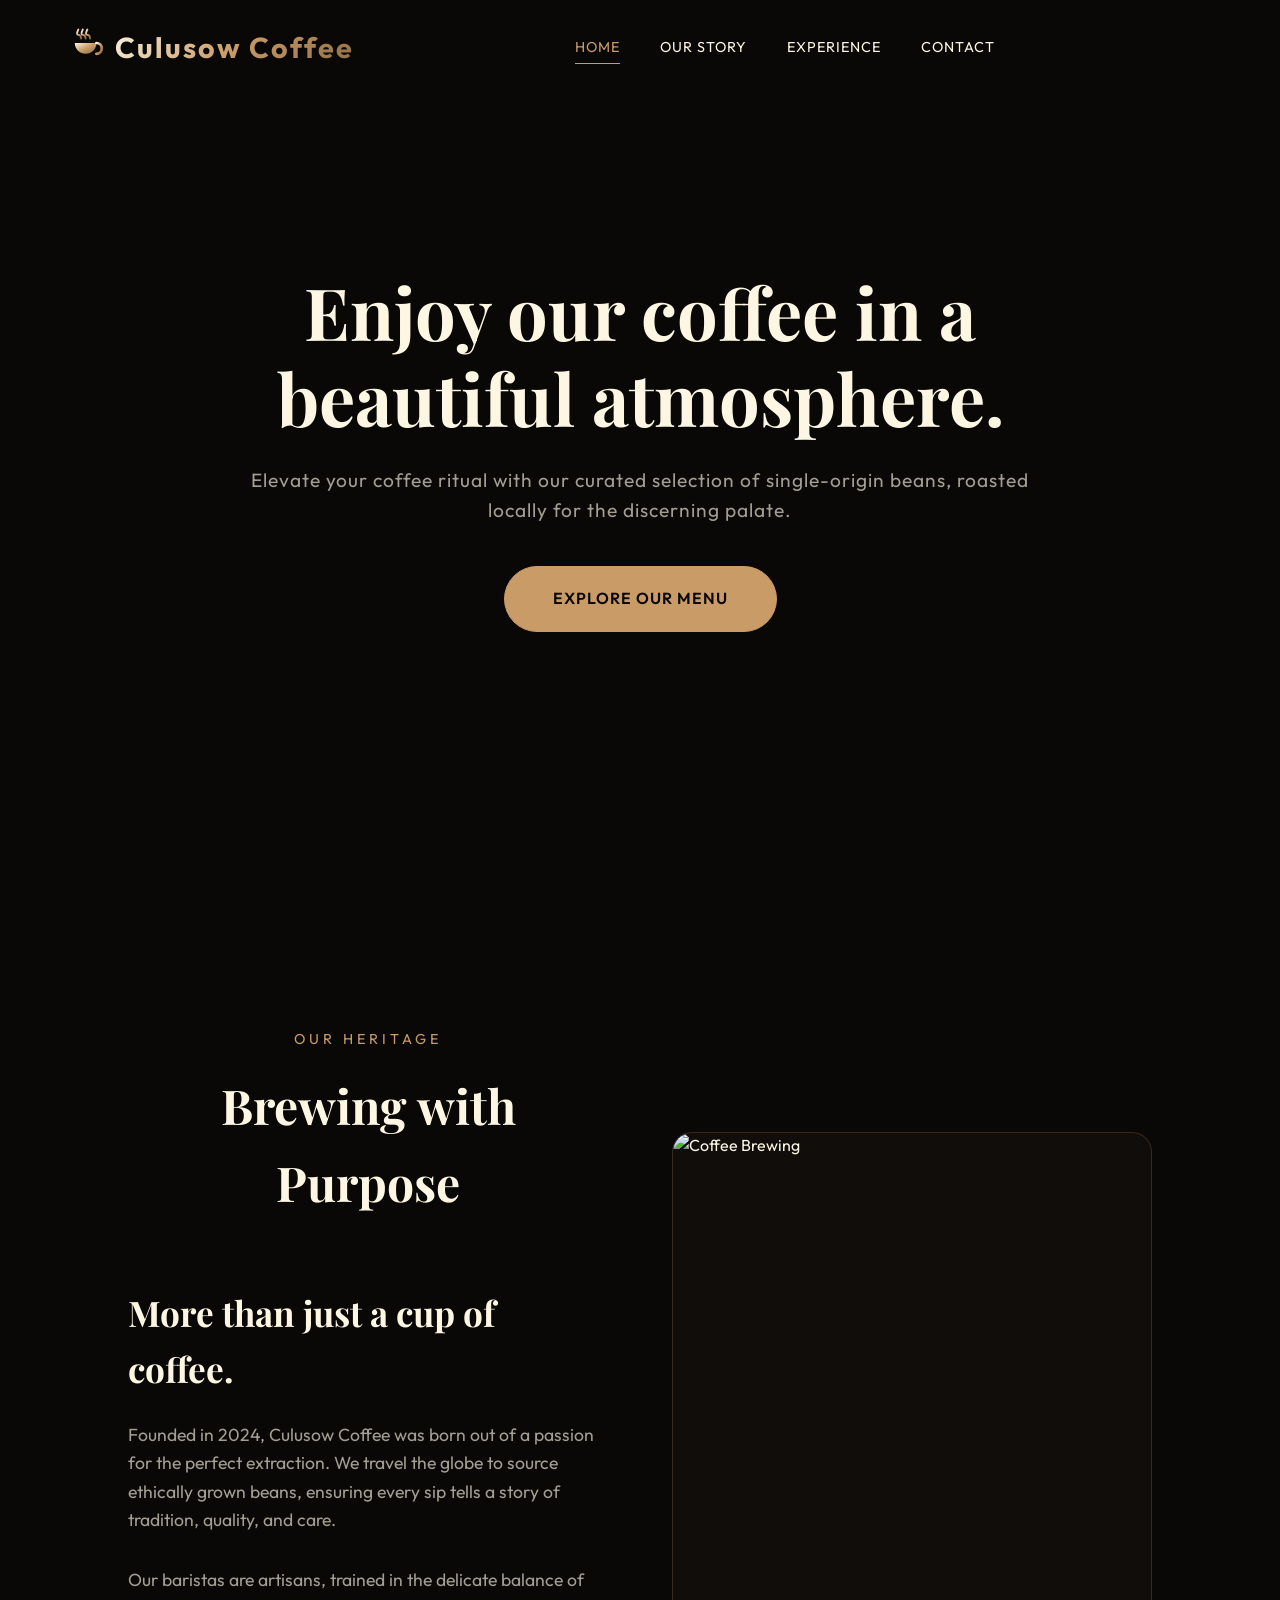
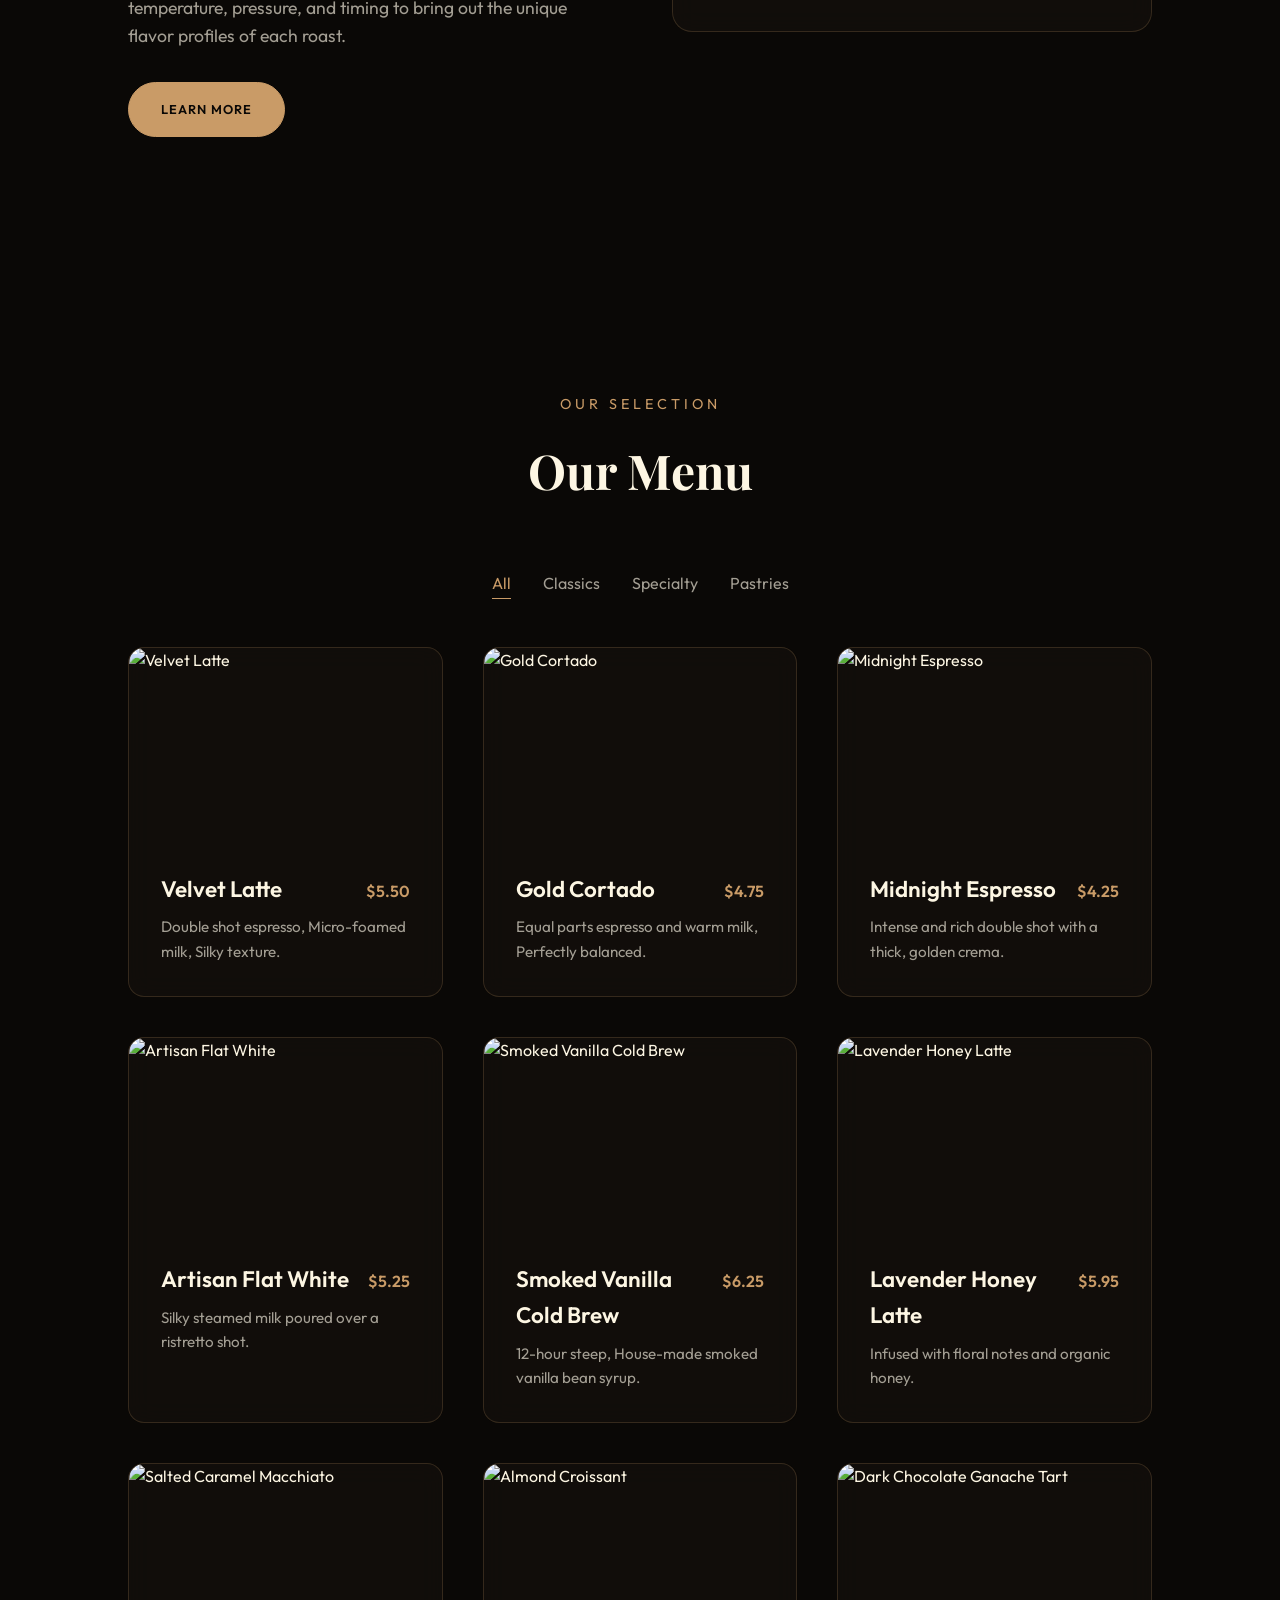
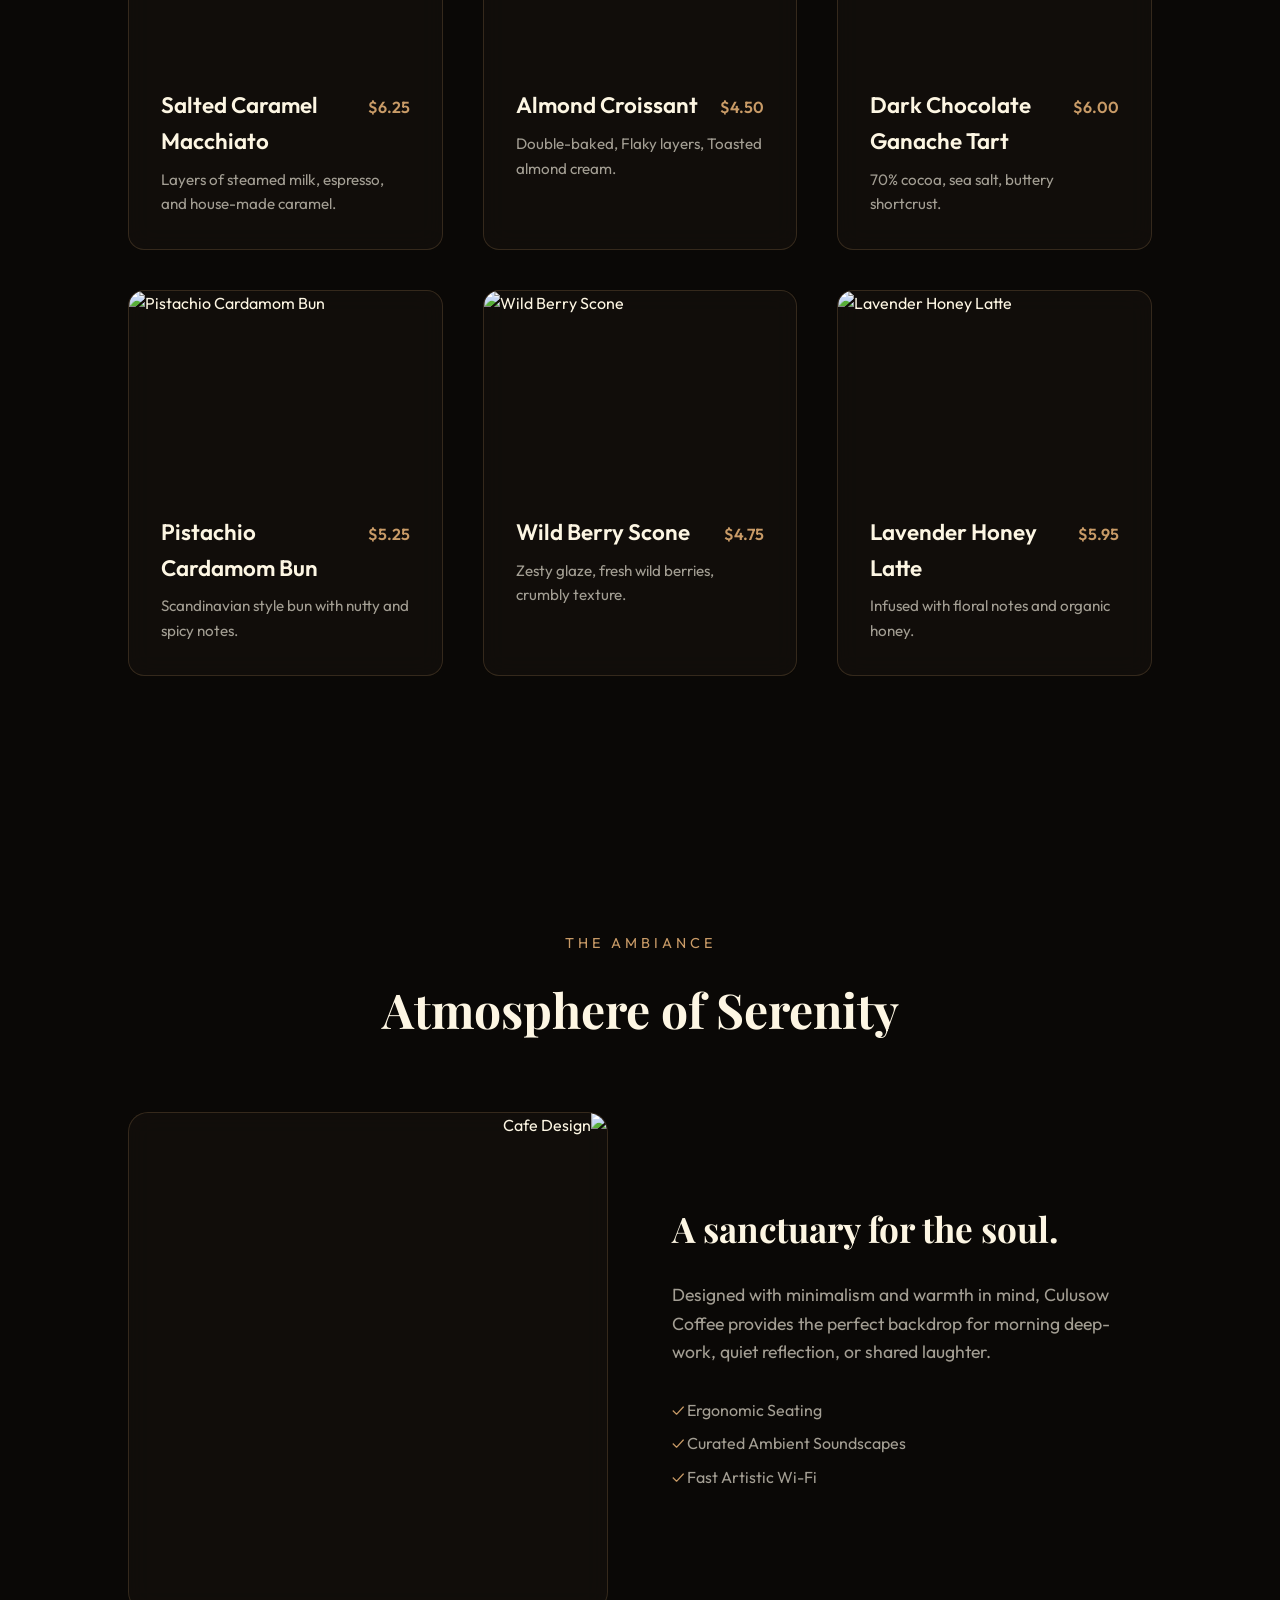
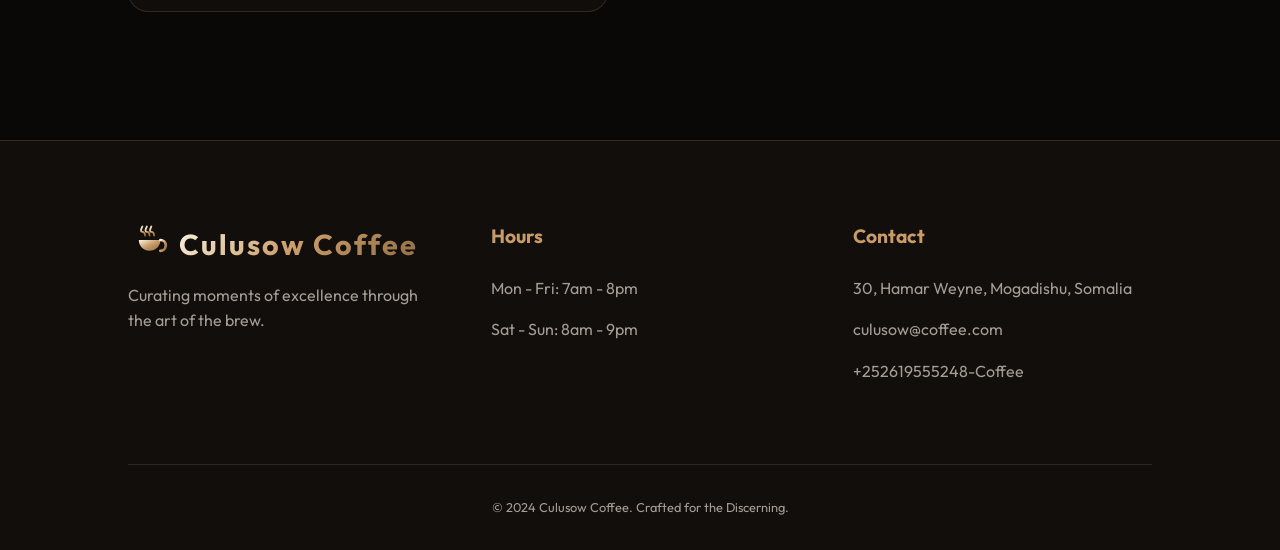
==== commit 94abea3a: "Waxaan saxay bug ama waxaan ku daray qayb cusub" ====
--- a/index.html
+++ b/index.html
@@ -12,7 +12,24 @@
 
 <body>
     <nav id="navbar">
-        <a href="#" class="logo">Culusow Coffee</a>
+        <a href="#" class="logo" style="display: inline-flex; align-items: center; gap: 0.5rem; text-decoration: none;">
+            <svg width="1.5em" height="1.5em" viewBox="0 0 48 48" fill="none" xmlns="http://www.w3.org/2000/svg">
+                <defs>
+                    <linearGradient id="goldGradientNav" x1="0%" y1="0%" x2="100%" y2="100%">
+                        <stop offset="0%" stop-color="#fdf6e3" />
+                        <stop offset="50%" stop-color="#c99b67" />
+                        <stop offset="100%" stop-color="#8e6d45" />
+                    </linearGradient>
+                </defs>
+                <path d="M12 20C12 26.6274 17.3726 32 24 32C30.6274 32 36 26.6274 36 20H12Z" fill="url(#goldGradientNav)"/>
+                <path d="M36 20C39.3137 20 42 22.6863 42 26C42 29.3137 39.3137 32 36 32" stroke="url(#goldGradientNav)" stroke-width="3" stroke-linecap="round" fill="none"/>
+                <path d="M19 15 Q19 11 16 11 T16 5" stroke="url(#goldGradientNav)" stroke-width="2" stroke-linecap="round" fill="none"/>
+                <path d="M24 15 Q24 11 21 11 T21 5" stroke="url(#goldGradientNav)" stroke-width="2" stroke-linecap="round" fill="none"/>
+                <path d="M29 15 Q29 11 26 11 T26 5" stroke="url(#goldGradientNav)" stroke-width="2" stroke-linecap="round" fill="none"/>
+                <path d="M8 38H40" stroke="url(#goldGradientNav)" stroke-width="3" stroke-linecap="round" fill="none"/>
+            </svg>
+            <span style="background: linear-gradient(135deg, #fdf6e3 0%, #c99b67 50%, #8e6d45 100%); -webkit-background-clip: text; -webkit-text-fill-color: transparent;">Culusow Coffee</span>
+        </a>
         <div class="nav-links">
             <a href="index.html" class="active">Home</a>
             <a href="story.html">Our Story</a>
@@ -268,7 +285,24 @@
     <footer id="contact">
         <div class="footer-grid reveal">
             <div class="footer-col">
-                <a href="#" class="logo">Culusow Coffee</a>
+                <a href="#" class="logo" style="display: inline-flex; align-items: center; gap: 0.5rem; text-decoration: none;">
+                    <svg width="1.5em" height="1.5em" viewBox="0 0 48 48" fill="none" xmlns="http://www.w3.org/2000/svg">
+                        <defs>
+                            <linearGradient id="goldGradientFooter" x1="0%" y1="0%" x2="100%" y2="100%">
+                                <stop offset="0%" stop-color="#fdf6e3" />
+                                <stop offset="50%" stop-color="#c99b67" />
+                                <stop offset="100%" stop-color="#8e6d45" />
+                            </linearGradient>
+                        </defs>
+                        <path d="M12 20C12 26.6274 17.3726 32 24 32C30.6274 32 36 26.6274 36 20H12Z" fill="url(#goldGradientFooter)"/>
+                        <path d="M36 20C39.3137 20 42 22.6863 42 26C42 29.3137 39.3137 32 36 32" stroke="url(#goldGradientFooter)" stroke-width="3" stroke-linecap="round" fill="none"/>
+                        <path d="M19 15 Q19 11 16 11 T16 5" stroke="url(#goldGradientFooter)" stroke-width="2" stroke-linecap="round" fill="none"/>
+                        <path d="M24 15 Q24 11 21 11 T21 5" stroke="url(#goldGradientFooter)" stroke-width="2" stroke-linecap="round" fill="none"/>
+                        <path d="M29 15 Q29 11 26 11 T26 5" stroke="url(#goldGradientFooter)" stroke-width="2" stroke-linecap="round" fill="none"/>
+                        <path d="M8 38H40" stroke="url(#goldGradientFooter)" stroke-width="3" stroke-linecap="round" fill="none"/>
+                    </svg>
+                    <span style="background: linear-gradient(135deg, #fdf6e3 0%, #c99b67 50%, #8e6d45 100%); -webkit-background-clip: text; -webkit-text-fill-color: transparent;">Culusow Coffee</span>
+                </a>
                 <p>Curating moments of excellence through the art of the brew.</p>
             </div>
             <div class="footer-col">
